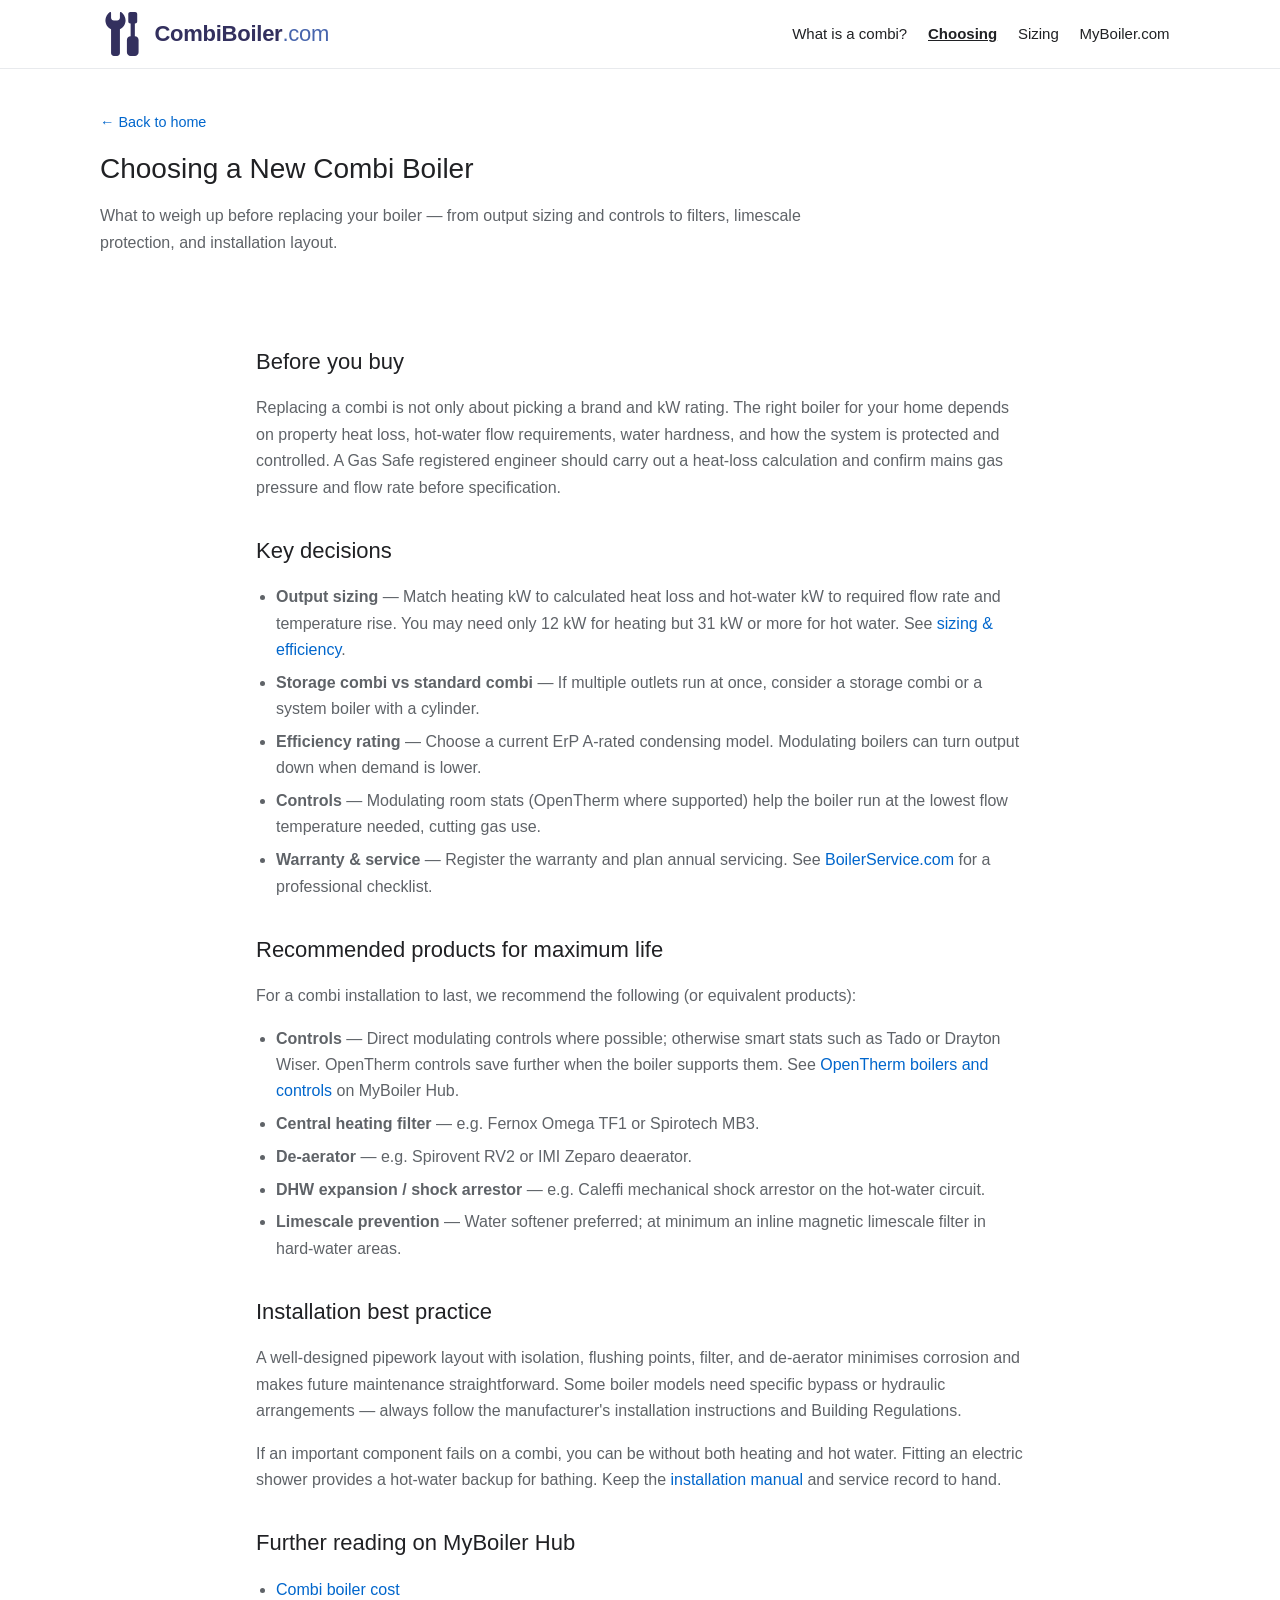
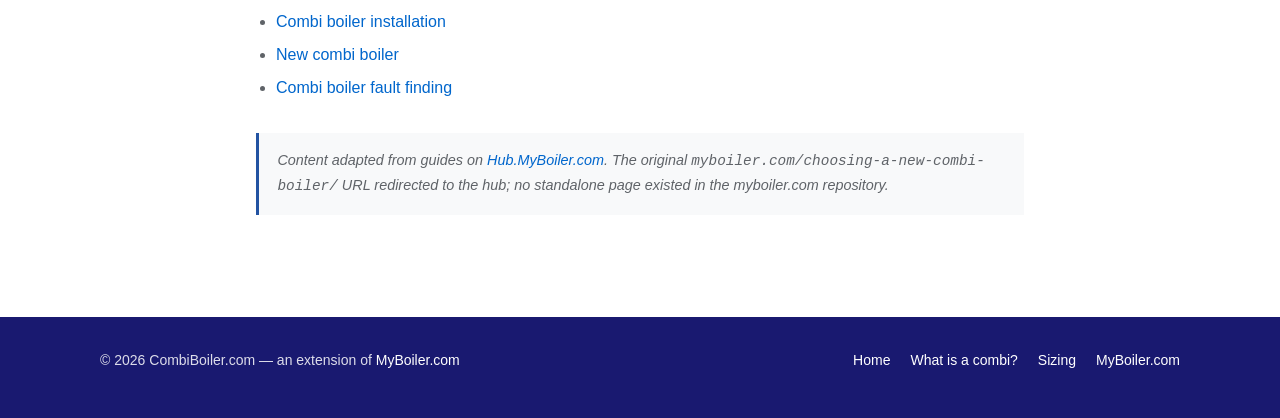
==== choosing-a-combi-boiler.html @ a25d3b08 "Initial CombiBoiler.com static site for GitHub Pages Co-authored-by: Cursor <cursoragent@cursor.com>" ====
<!DOCTYPE html>
<html lang="en-GB">
<head>
  <meta charset="UTF-8">
  <meta name="viewport" content="width=device-width, initial-scale=1.0">
  <meta name="description" content="How to choose a new combi boiler: sizing, controls, system protection, installation best practice, and recommended products for maximum life.">
  <title>Choosing a New Combi Boiler — CombiBoiler.com</title>
  <link rel="stylesheet" href="styles.css">
  <link rel="icon" href="favicon.svg" type="image/svg+xml">
</head>
<body>
  <header class="site-header">
    <nav class="navbar" aria-label="Main">
      <a href="index.html" class="navbar-brand">
        <img src="img/logo-mark.svg" class="logo-mark navbar-logo" width="44" height="44" alt="">
        <span class="navbar-title">CombiBoiler<span class="logo-tld">.com</span></span>
      </a>
      <div class="navbar-actions">
        <button class="navbar-toggle" type="button" onclick="toggleMenu()" aria-label="Open menu" aria-expanded="false" aria-controls="navbar-menu">
          <span class="navbar-toggle-icon" aria-hidden="true"><span class="navbar-toggle-bar"></span></span>
        </button>
        <ul id="navbar-menu" class="navbar-menu">
          <li><a href="what-is-a-combi-boiler.html">What is a combi?</a></li>
          <li><a href="choosing-a-combi-boiler.html" aria-current="page">Choosing</a></li>
          <li><a href="sizing-and-efficiency.html">Sizing</a></li>
          <li><a href="https://myboiler.com" rel="noopener">MyBoiler.com</a></li>
        </ul>
      </div>
    </nav>
  </header>

  <main>
    <section class="page-hero">
      <div class="container">
        <a class="back-link" href="index.html">&larr; Back to home</a>
        <h1>Choosing a New Combi Boiler</h1>
        <p class="page-intro">What to weigh up before replacing your boiler — from output sizing and controls to filters, limescale protection, and installation layout.</p>
      </div>
    </section>

    <section class="page-content">
      <div class="container prose prose-wide">
        <h2>Before you buy</h2>
        <p>Replacing a combi is not only about picking a brand and kW rating. The right boiler for your home depends on property heat loss, hot-water flow requirements, water hardness, and how the system is protected and controlled. A Gas Safe registered engineer should carry out a heat-loss calculation and confirm mains gas pressure and flow rate before specification.</p>

        <h2>Key decisions</h2>
        <ul>
          <li><strong>Output sizing</strong> — Match heating kW to calculated heat loss and hot-water kW to required flow rate and temperature rise. You may need only 12&nbsp;kW for heating but 31&nbsp;kW or more for hot water. See <a href="sizing-and-efficiency.html">sizing &amp; efficiency</a>.</li>
          <li><strong>Storage combi vs standard combi</strong> — If multiple outlets run at once, consider a storage combi or a system boiler with a cylinder.</li>
          <li><strong>Efficiency rating</strong> — Choose a current ErP A-rated condensing model. Modulating boilers can turn output down when demand is lower.</li>
          <li><strong>Controls</strong> — Modulating room stats (OpenTherm where supported) help the boiler run at the lowest flow temperature needed, cutting gas use.</li>
          <li><strong>Warranty &amp; service</strong> — Register the warranty and plan annual servicing. See <a href="https://boilerservice.com">BoilerService.com</a> for a professional checklist.</li>
        </ul>

        <h2>Recommended products for maximum life</h2>
        <p>For a combi installation to last, we recommend the following (or equivalent products):</p>
        <ul>
          <li><strong>Controls</strong> — Direct modulating controls where possible; otherwise smart stats such as Tado or Drayton Wiser. OpenTherm controls save further when the boiler supports them. See <a href="https://hub.myboiler.com/opentherm/opentherm-boilers-and-controls/">OpenTherm boilers and controls</a> on MyBoiler Hub.</li>
          <li><strong>Central heating filter</strong> — e.g. Fernox Omega TF1 or Spirotech MB3.</li>
          <li><strong>De-aerator</strong> — e.g. Spirovent RV2 or IMI Zeparo deaerator.</li>
          <li><strong>DHW expansion / shock arrestor</strong> — e.g. Caleffi mechanical shock arrestor on the hot-water circuit.</li>
          <li><strong>Limescale prevention</strong> — Water softener preferred; at minimum an inline magnetic limescale filter in hard-water areas.</li>
        </ul>

        <h2>Installation best practice</h2>
        <p>A well-designed pipework layout with isolation, flushing points, filter, and de-aerator minimises corrosion and makes future maintenance straightforward. Some boiler models need specific bypass or hydraulic arrangements — always follow the manufacturer's installation instructions and Building Regulations.</p>
        <p>If an important component fails on a combi, you can be without both heating and hot water. Fitting an electric shower provides a hot-water backup for bathing. Keep the <a href="https://boilermanuals.com">installation manual</a> and service record to hand.</p>

        <h2>Further reading on MyBoiler Hub</h2>
        <ul>
          <li><a href="https://hub.myboiler.com/combi-boiler/combi-boiler-cost/">Combi boiler cost</a></li>
          <li><a href="https://hub.myboiler.com/combi-boiler/combi-boiler-installation/">Combi boiler installation</a></li>
          <li><a href="https://hub.myboiler.com/combi-boiler/new-combi-boiler/">New combi boiler</a></li>
          <li><a href="https://hub.myboiler.com/combi-boiler/combi-boiler-fault-finding/">Combi boiler fault finding</a></li>
        </ul>

        <p class="disclaimer">Content adapted from guides on <a href="https://hub.myboiler.com/combi-boiler/">Hub.MyBoiler.com</a>. The original <code>myboiler.com/choosing-a-new-combi-boiler/</code> URL redirected to the hub; no standalone page existed in the myboiler.com repository.</p>
      </div>
    </section>
  </main>

  <footer class="site-footer">
    <div class="container footer-inner">
      <p>&copy; <span id="year"></span> CombiBoiler.com — an extension of <a href="https://myboiler.com" rel="noopener">MyBoiler.com</a></p>
      <nav aria-label="Footer">
        <a href="index.html">Home</a>
        <a href="what-is-a-combi-boiler.html">What is a combi?</a>
        <a href="sizing-and-efficiency.html">Sizing</a>
        <a href="https://myboiler.com" rel="noopener">MyBoiler.com</a>
      </nav>
    </div>
  </footer>

  <script src="js/navbar.js"></script>
  <script>document.getElementById('year').textContent = new Date().getFullYear();</script>
</body>
</html>
---- styles.css ----
*,
*::before,
*::after {
  box-sizing: border-box;
}

:root {
  --bg: #ffffff;
  --surface: #ffffff;
  --text: #202124;
  --text-muted: #5f6368;
  --border: #e8eaed;
  --border-list: #e4e4e4;
  --link: #0066cc;
  --accent: #2353a2;
  --accent-dark: #1f3f8d;
  --footer-bg: #191970;
  --logo-dark: #33305e;
  --logo-muted: #4765ad;
  --shadow: 0 1px 6px rgba(32, 33, 36, 0.08);
  --radius: 8px;
  --max-width: 1080px;
  --font: Arial, sans-serif;
}

html {
  scroll-behavior: smooth;
}

body {
  margin: 0;
  font-family: var(--font);
  font-size: 1rem;
  line-height: 1.6;
  color: var(--text);
  background: var(--bg);
}

a {
  color: var(--link);
  text-decoration: none;
}

a:hover {
  text-decoration: underline;
}

.container {
  width: min(100% - 2rem, var(--max-width));
  margin-inline: auto;
}

.site-header {
  background: var(--surface);
  border-bottom: 1px solid var(--border);
  position: sticky;
  top: 0;
  z-index: 1000;
}

.navbar {
  display: flex;
  align-items: center;
  gap: 1rem;
  width: min(100% - 2rem, var(--max-width));
  margin-inline: auto;
  padding: 0.75rem 0;
  position: relative;
}

.navbar-brand {
  display: inline-flex;
  align-items: center;
  gap: 0.65rem;
  min-width: 0;
  flex: 0 1 auto;
  text-decoration: none;
  color: var(--logo-dark);
  font-weight: 600;
  font-size: 1.375rem;
  letter-spacing: -0.25px;
}

.navbar-brand:hover {
  text-decoration: none;
  color: var(--logo-dark);
}

.logo-mark,
.navbar-logo {
  display: block;
  width: 2.75rem;
  height: 2.75rem;
  flex-shrink: 0;
}

.logo-tld {
  font-weight: 400;
  color: var(--logo-muted);
}

.navbar-title {
  white-space: nowrap;
  overflow: hidden;
  text-overflow: ellipsis;
}

.navbar-actions {
  display: flex;
  align-items: center;
  flex-shrink: 0;
  margin-left: auto;
}

.navbar-toggle {
  display: none;
  align-items: center;
  justify-content: center;
  width: 2.75rem;
  height: 2.75rem;
  padding: 0;
  border: none;
  background: none;
  color: var(--text);
  cursor: pointer;
}

.navbar-toggle-icon {
  position: relative;
  display: block;
  width: 1.25rem;
  height: 1rem;
}

.navbar-toggle-icon::before,
.navbar-toggle-icon::after,
.navbar-toggle-bar {
  position: absolute;
  left: 0;
  width: 100%;
  height: 2px;
  background: currentColor;
  border-radius: 1px;
  transition: transform 0.2s ease, top 0.2s ease, opacity 0.2s ease;
}

.navbar-toggle-bar {
  top: 50%;
  transform: translateY(-50%);
}

.navbar-toggle-icon::before {
  content: "";
  top: 0;
}

.navbar-toggle-icon::after {
  content: "";
  bottom: 0;
}

.navbar-toggle.is-open .navbar-toggle-bar {
  opacity: 0;
}

.navbar-toggle.is-open .navbar-toggle-icon::before {
  top: 50%;
  transform: translateY(-50%) rotate(45deg);
}

.navbar-toggle.is-open .navbar-toggle-icon::after {
  bottom: auto;
  top: 50%;
  transform: translateY(-50%) rotate(-45deg);
}

.navbar-menu {
  display: flex;
  align-items: center;
  list-style: none;
  margin: 0;
  padding: 0;
}

.navbar-menu li {
  display: flex;
  align-items: center;
  margin: 0 0.65rem;
}

.navbar-menu a {
  display: inline-flex;
  align-items: center;
  min-height: 2.75rem;
  color: var(--text);
  text-decoration: none;
  font-size: 0.9375rem;
  font-weight: 500;
  line-height: 1.2;
}

.navbar-menu a:hover,
.navbar-menu a[aria-current="page"] {
  text-decoration: underline;
  font-weight: 600;
}

@media screen and (max-width: 768px) {
  .navbar {
    padding: 0.65rem 0;
  }

  .navbar-brand {
    gap: 0.65rem;
    max-width: calc(100% - 3.5rem);
  }

  .navbar-title,
  .navbar-brand {
    font-size: 1.125rem;
  }

  .navbar-toggle {
    display: inline-flex;
  }

  .navbar-menu {
    display: none;
    flex-direction: column;
    position: absolute;
    top: 100%;
    left: 0;
    right: 0;
    width: 100%;
    margin: 0;
    background: var(--surface);
    padding: 1rem 1.25rem 1.25rem;
    border-bottom: 1px solid var(--border);
    box-shadow: 0 8px 20px rgba(32, 33, 36, 0.08);
  }

  .navbar-menu.active {
    display: flex;
  }

  .navbar-menu li {
    margin: 0.65rem 0;
    width: 100%;
    justify-content: center;
  }

  .navbar-menu a {
    justify-content: center;
    width: 100%;
    min-height: 2.75rem;
  }
}

.hero {
  padding: 3rem 0 1.5rem;
  background: #f1f3f4;
  text-align: center;
}

.hero .container {
  max-width: 40rem;
}

.hero h1 {
  margin: 0 auto 1rem;
  font-size: clamp(1.75rem, 4vw, 2.25rem);
  font-weight: 400;
  line-height: 1.2;
  color: var(--text);
  max-width: 28ch;
}

.lead {
  margin: 0 auto;
  font-size: 1rem;
  color: var(--text-muted);
  max-width: 52ch;
  line-height: 1.65;
}

section {
  padding-block: 2.5rem;
}

h2 {
  margin: 0 0 1rem;
  font-size: 1.375rem;
  font-weight: 400;
  color: var(--text);
}

.section-intro {
  margin: -0.25rem 0 1.25rem;
  color: var(--text-muted);
  line-height: 1.65;
}

.resources {
  background: #f1f3f4;
  padding-top: 0;
  border-bottom: 1px solid var(--border);
}

.card-grid {
  display: grid;
  grid-template-columns: repeat(auto-fit, minmax(260px, 1fr));
  gap: 1rem;
}

.card {
  display: flex;
  flex-direction: column;
  padding: 1.35rem;
  background: var(--surface);
  border: 1px solid var(--border);
  border-radius: 12px;
  text-decoration: none;
  color: inherit;
  transition: box-shadow 0.15s, border-color 0.15s;
}

.card:hover {
  border-color: #dfe1e5;
  box-shadow: var(--shadow);
  text-decoration: none;
}

.card h3 {
  margin: 0 0 0.5rem;
  font-size: 1.1rem;
  font-weight: 500;
  color: var(--text);
}

.card p {
  margin: 0;
  flex: 1;
  color: var(--text-muted);
  font-size: 0.9375rem;
  line-height: 1.65;
}

.card-link {
  margin-top: 1rem;
  font-weight: 500;
  font-size: 0.9375rem;
  color: var(--link);
}

.card:hover .card-link {
  text-decoration: underline;
}

.card-featured {
  border-color: var(--accent);
  box-shadow: 0 1px 6px rgba(35, 83, 162, 0.12);
}

.card-icon {
  width: 64px;
  height: 64px;
  border-radius: 8px;
  object-fit: cover;
  margin-bottom: 0.75rem;
}

.topics {
  background: var(--bg);
}

.topic-list {
  list-style: none;
  margin: 0;
  padding: 0;
  display: grid;
  grid-template-columns: repeat(auto-fit, minmax(280px, 1fr));
  gap: 0;
}

.topic-list li {
  padding: 10px;
  background: var(--surface);
  border: 1px solid var(--border-list);
  border-radius: 4px;
}

.topic-list strong {
  display: block;
  margin-bottom: 0.25rem;
  color: var(--text);
  font-weight: 500;
}

.topic-list strong a {
  color: var(--link);
  text-decoration: none;
}

.topic-list strong a:hover {
  text-decoration: underline;
}

.topic-list span {
  font-size: 0.9rem;
  color: var(--text-muted);
  line-height: 1.65;
}

.brands {
  background: #f1f3f4;
}

.brand-grid {
  display: flex;
  flex-wrap: wrap;
  gap: 0;
}

.brand-grid a {
  padding: 10px;
  background: var(--surface);
  border: 1px solid var(--border-list);
  border-radius: 4px;
  text-decoration: none;
  font-size: 0.95rem;
  color: var(--link);
  min-width: calc(20% - 1px);
  flex: 1 1 140px;
  transition: background 0.15s;
}

.brand-grid a:hover {
  background: #f8f9fa;
  text-decoration: underline;
}

.cta {
  padding-bottom: 3.5rem;
}

.cta-inner {
  display: flex;
  flex-wrap: wrap;
  align-items: center;
  justify-content: space-between;
  gap: 1.5rem;
}

.cta-inner h2 {
  margin-bottom: 0.5rem;
  font-weight: 500;
}

.cta-inner p {
  margin: 0;
  color: var(--text-muted);
  max-width: 42ch;
  line-height: 1.65;
}

.cta-actions {
  display: flex;
  flex-wrap: wrap;
  gap: 0.75rem;
}

.btn {
  display: inline-block;
  padding: 0.65rem 1.25rem;
  border-radius: 999px;
  font-weight: 700;
  font-size: 0.95rem;
  text-decoration: none;
  transition: background 0.15s, color 0.15s;
  letter-spacing: 0.3px;
}

.btn-primary {
  background: var(--accent);
  color: #fff;
}

.btn-primary:hover {
  background: var(--accent-dark);
  color: #fff;
  text-decoration: none;
}

.btn-secondary {
  background: transparent;
  color: var(--accent);
  border: 1px solid var(--border);
}

.btn-secondary:hover {
  border-color: var(--accent);
  color: var(--accent-dark);
  text-decoration: none;
}

.page-hero {
  padding: 2.5rem 0 1rem;
}

.page-hero h1 {
  margin: 0.75rem 0 0;
  font-size: clamp(1.6rem, 3vw, 1.75rem);
  font-weight: 400;
  color: var(--text);
}

.back-link {
  font-size: 0.9rem;
  color: var(--link);
}

.page-content {
  padding-bottom: 3.5rem;
}

.prose {
  max-width: 62ch;
}

.prose p,
.prose ul,
.prose ol {
  color: var(--text-muted);
  line-height: 1.65;
}

.prose h2 {
  margin-top: 2rem;
  color: var(--text);
  font-weight: 400;
}

.prose h3 {
  margin-top: 1.5rem;
  font-size: 1.1rem;
  font-weight: 500;
  color: var(--text);
}

.prose ul,
.prose ol {
  padding-left: 1.25rem;
}

.prose li {
  margin-bottom: 0.4rem;
}

.prose a {
  color: var(--link);
}

.prose-wide {
  max-width: 48rem;
}

.page-intro {
  margin: 0.75rem 0 0;
  color: var(--text-muted);
  line-height: 1.65;
  max-width: 48rem;
}

.prose img {
  max-width: 100%;
  height: auto;
  border-radius: var(--radius);
  margin: 1rem 0;
}

.disclaimer {
  margin-top: 2rem;
  padding: 1rem 1.15rem;
  border-left: 3px solid var(--accent);
  background: #f8f9fa;
  font-size: 0.9rem;
  font-style: italic;
  color: var(--text-muted);
}

.site-footer {
  margin-top: 2rem;
  padding: 2rem 0 3rem;
  background: var(--footer-bg);
  font-size: 0.875rem;
  color: rgba(255, 255, 255, 0.85);
  line-height: 1.65;
}

.footer-inner {
  display: flex;
  flex-wrap: wrap;
  align-items: center;
  justify-content: space-between;
  gap: 1rem;
}

.footer-inner p {
  margin: 0;
}

.site-footer a {
  color: #fff;
}

.site-footer nav {
  display: flex;
  flex-wrap: wrap;
  gap: 1.25rem;
}

.site-footer nav a {
  color: #fff;
  text-decoration: none;
}

.site-footer nav a:hover {
  text-decoration: underline;
}

@media screen and (max-width: 768px) {
  .brand-grid a {
    min-width: calc(50% - 1px);
    flex: 1 1 45%;
  }

  .topic-list li + li {
    margin-top: -1px;
  }
}
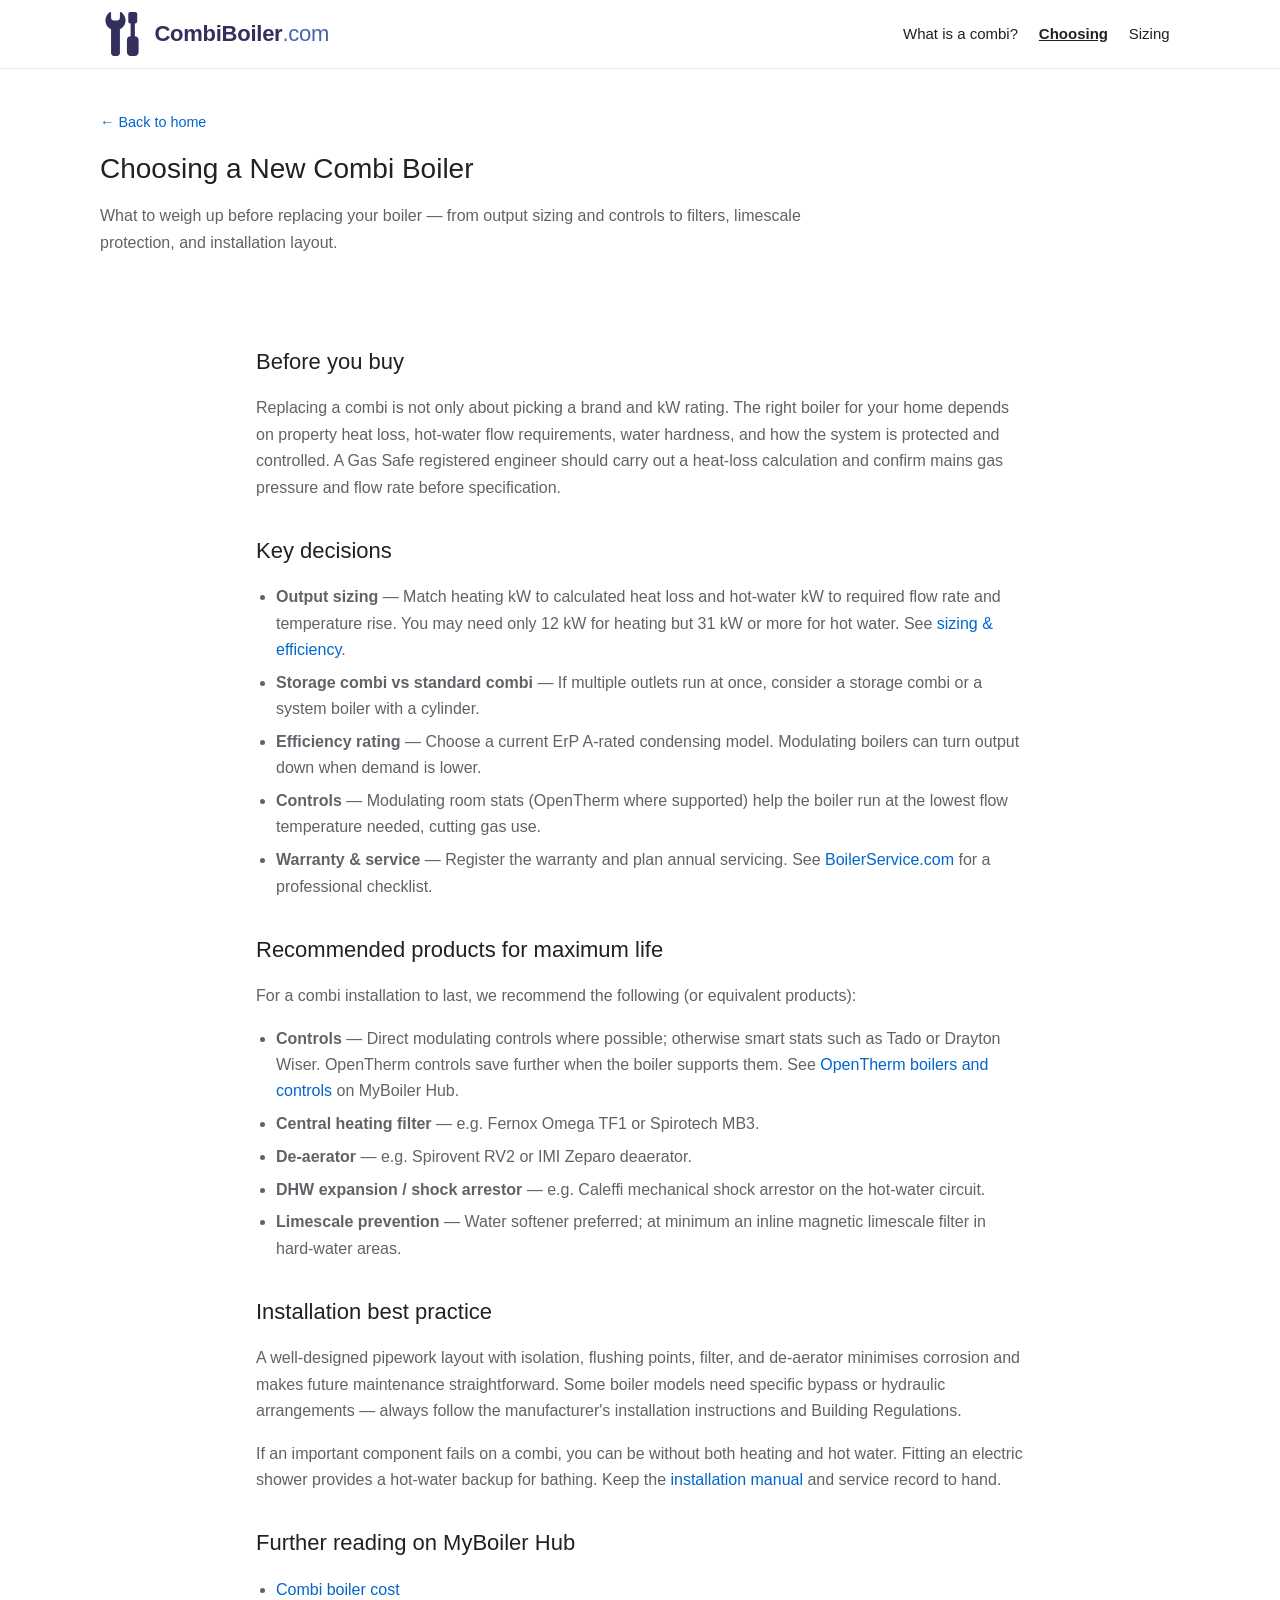
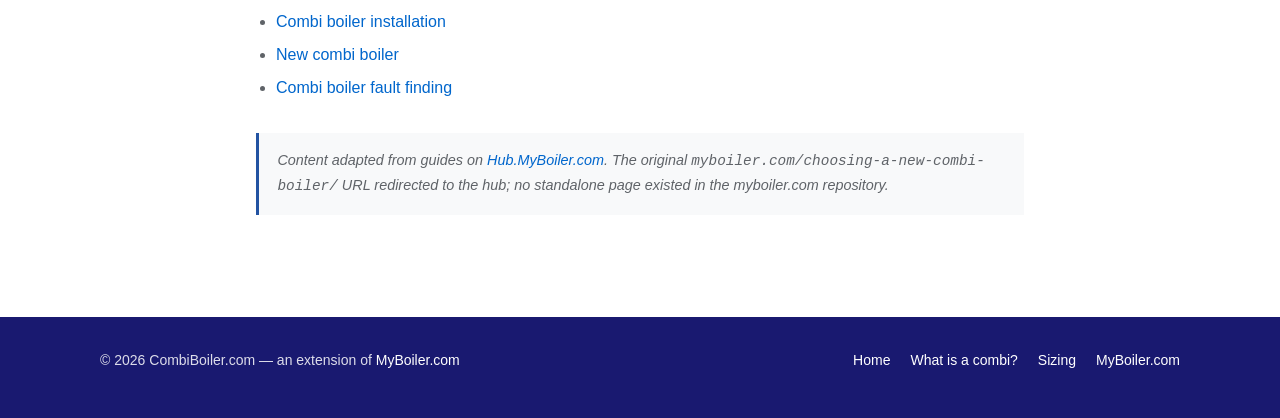
==== commit 5c9778cb: "remove myboiler.com link from navbar" ====
--- a/choosing-a-combi-boiler.html
+++ b/choosing-a-combi-boiler.html
@@ -23,7 +23,6 @@
           <li><a href="what-is-a-combi-boiler.html">What is a combi?</a></li>
           <li><a href="choosing-a-combi-boiler.html" aria-current="page">Choosing</a></li>
           <li><a href="sizing-and-efficiency.html">Sizing</a></li>
-          <li><a href="https://myboiler.com" rel="noopener">MyBoiler.com</a></li>
         </ul>
       </div>
     </nav>
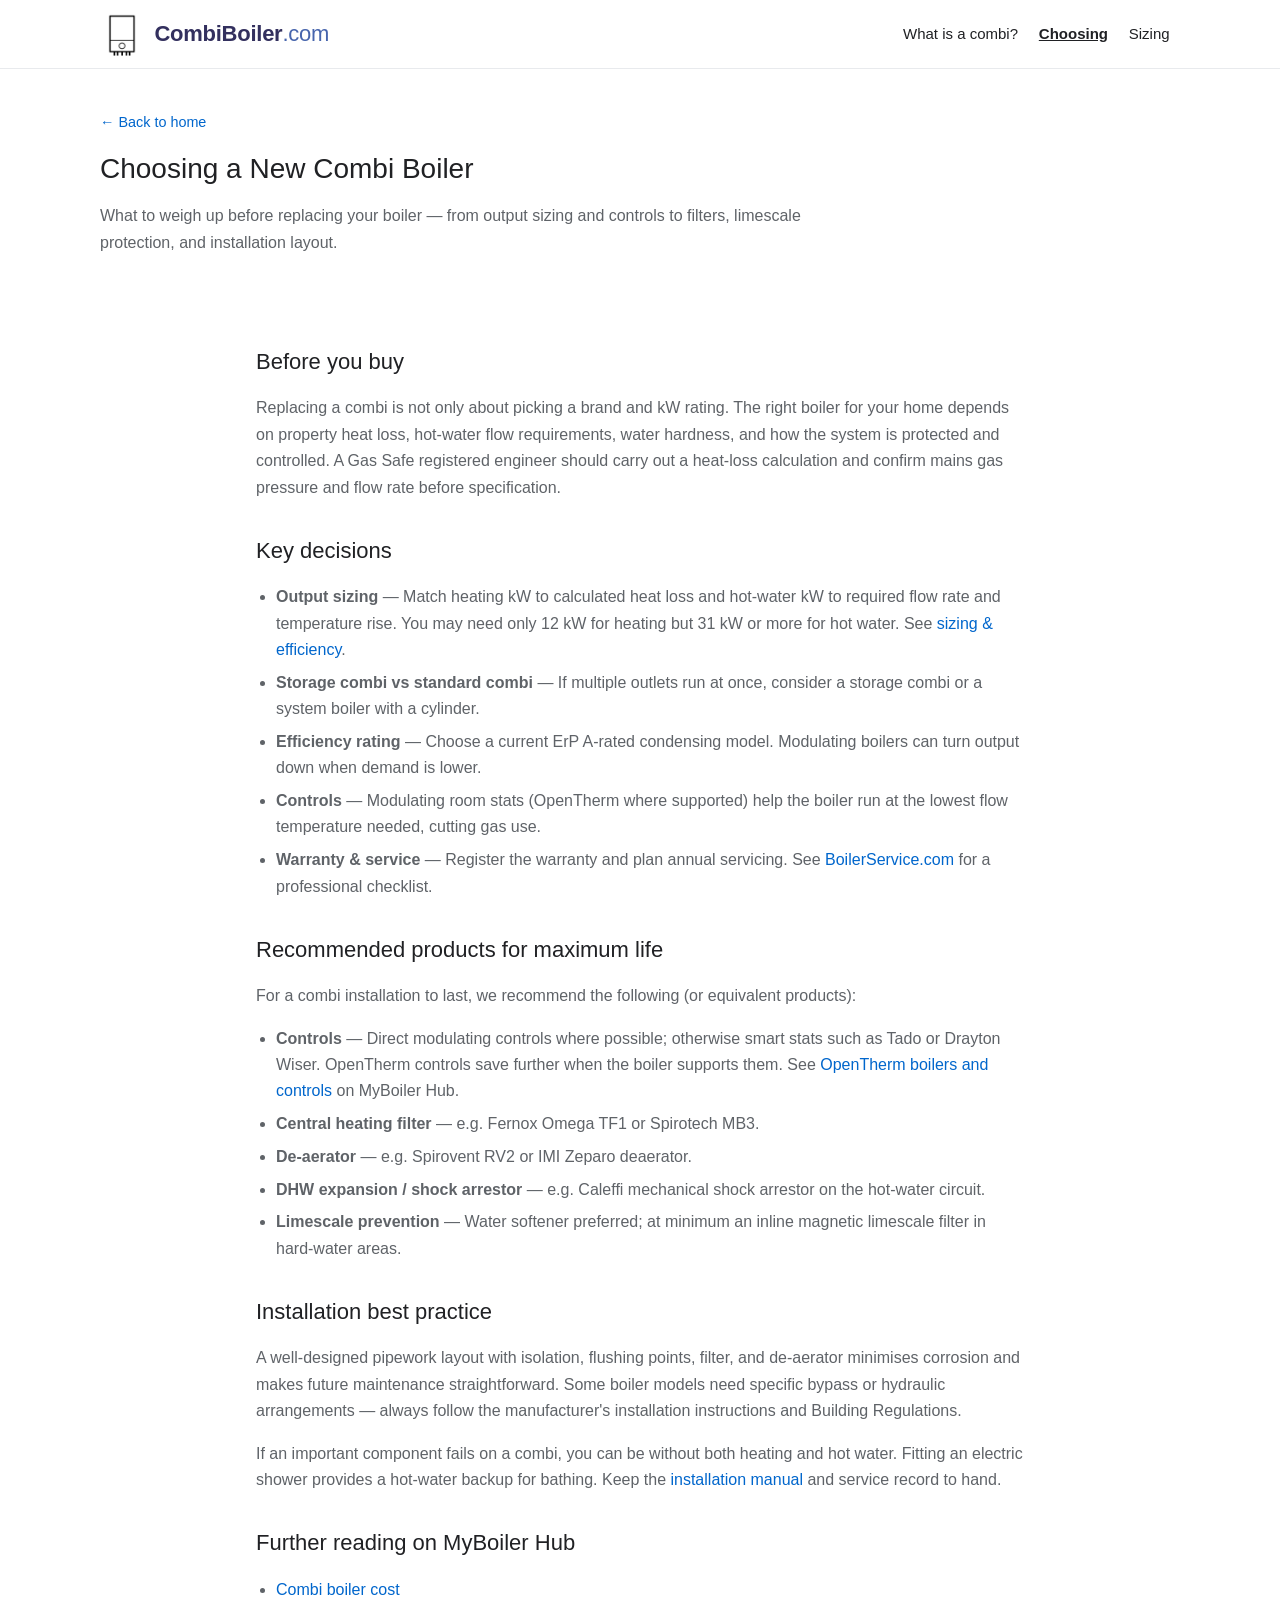
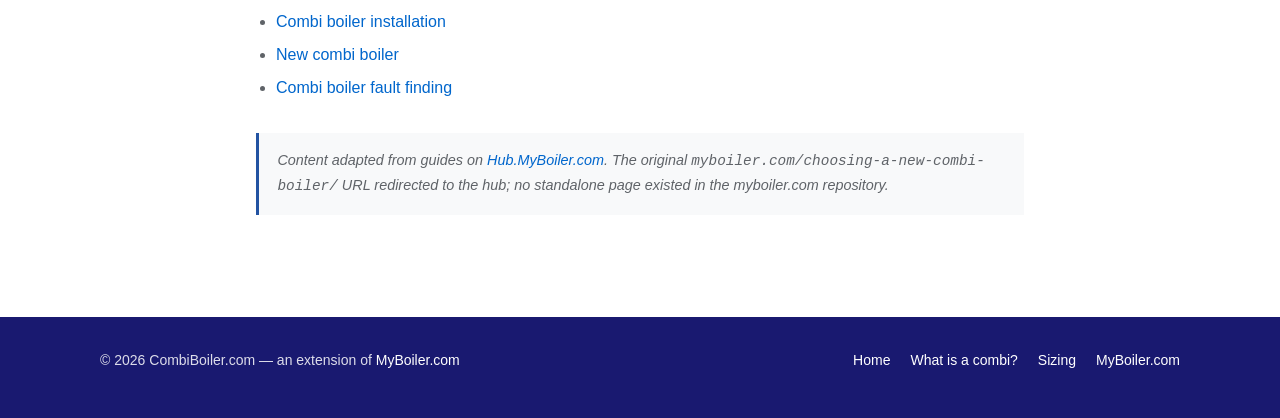
==== commit 0405423d: "use new combiboiler logo" ====
--- a/choosing-a-combi-boiler.html
+++ b/choosing-a-combi-boiler.html
@@ -6,13 +6,15 @@
   <meta name="description" content="How to choose a new combi boiler: sizing, controls, system protection, installation best practice, and recommended products for maximum life.">
   <title>Choosing a New Combi Boiler — CombiBoiler.com</title>
   <link rel="stylesheet" href="styles.css">
-  <link rel="icon" href="favicon.svg" type="image/svg+xml">
+  <link rel="icon" href="favicon.png" type="image/png" sizes="32x32">
+  <link rel="icon" href="favicon-48.png" type="image/png" sizes="48x48">
+  <link rel="apple-touch-icon" href="apple-touch-icon.png" sizes="180x180">
 </head>
 <body>
   <header class="site-header">
     <nav class="navbar" aria-label="Main">
       <a href="index.html" class="navbar-brand">
-        <img src="img/logo-mark.svg" class="logo-mark navbar-logo" width="44" height="44" alt="">
+        <img src="img/combiboiler.jpg" class="logo-mark navbar-logo" width="44" height="44" alt="">
         <span class="navbar-title">CombiBoiler<span class="logo-tld">.com</span></span>
       </a>
       <div class="navbar-actions">
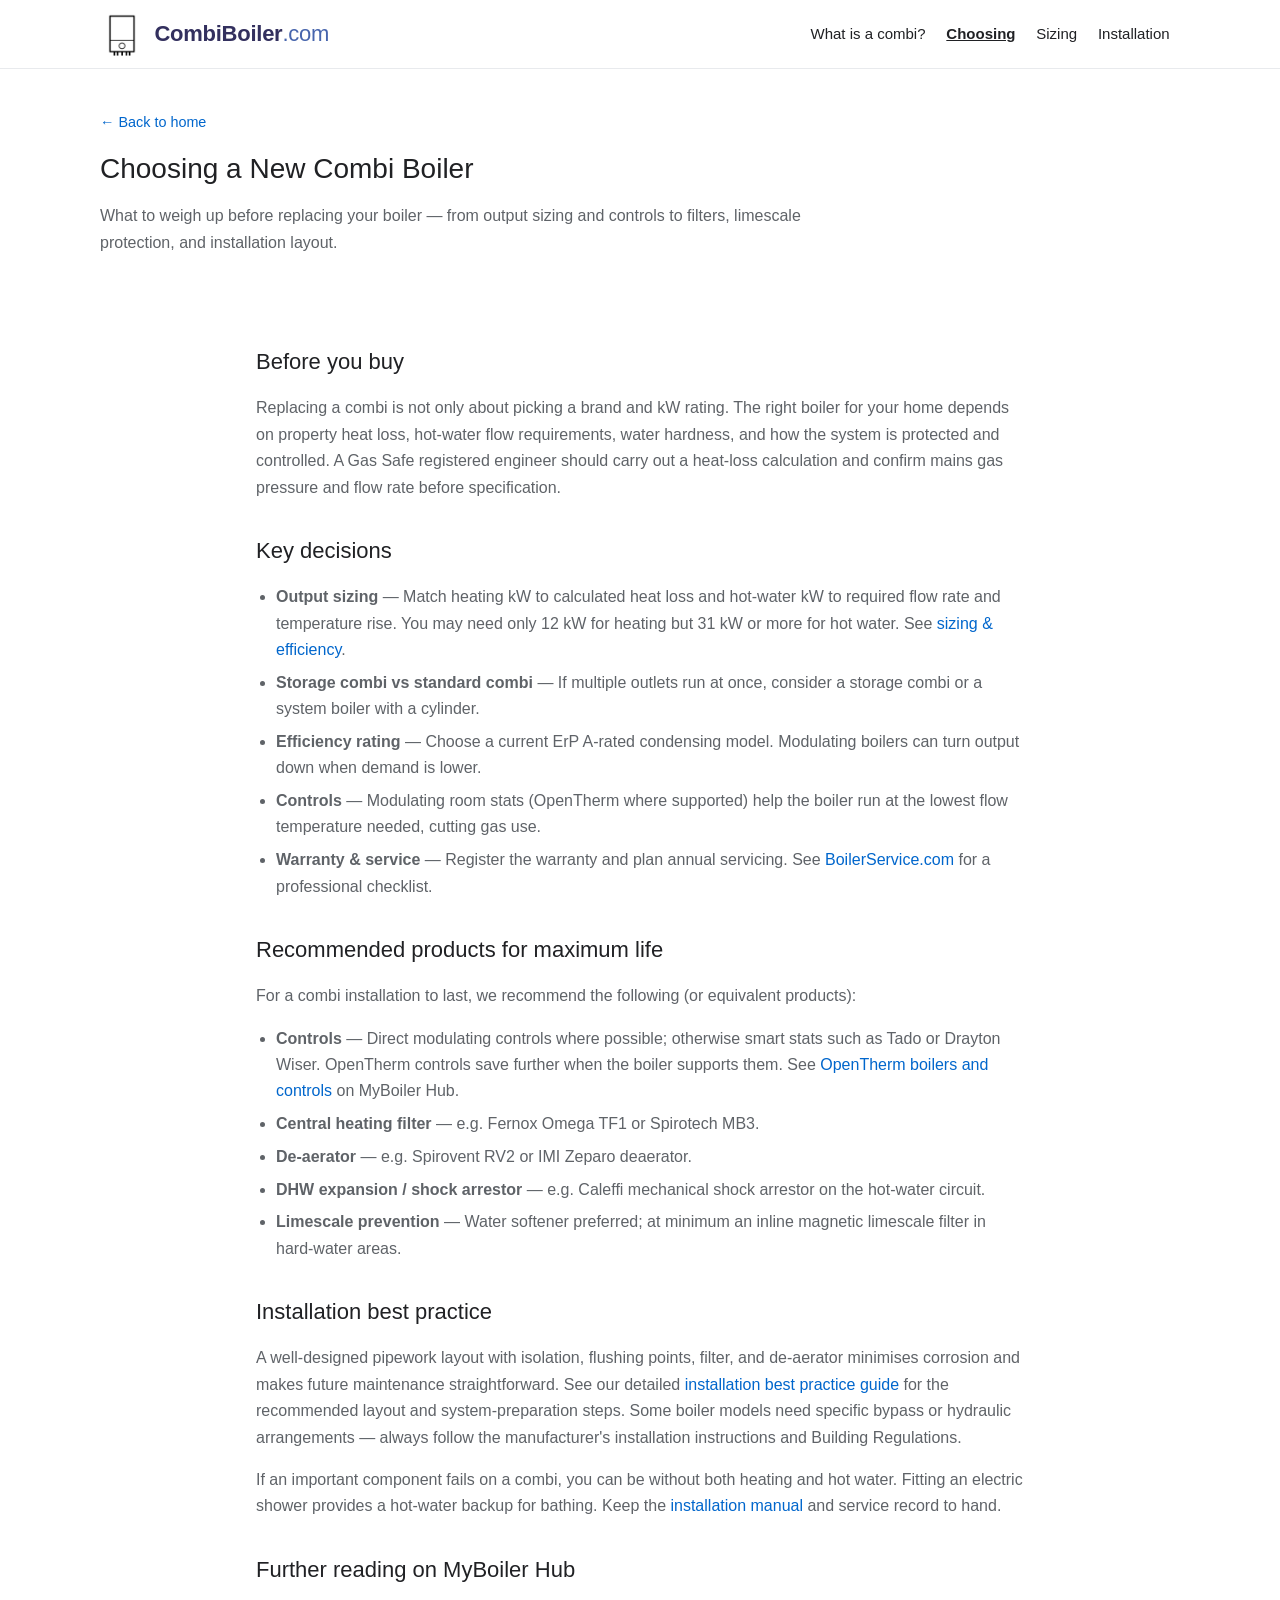
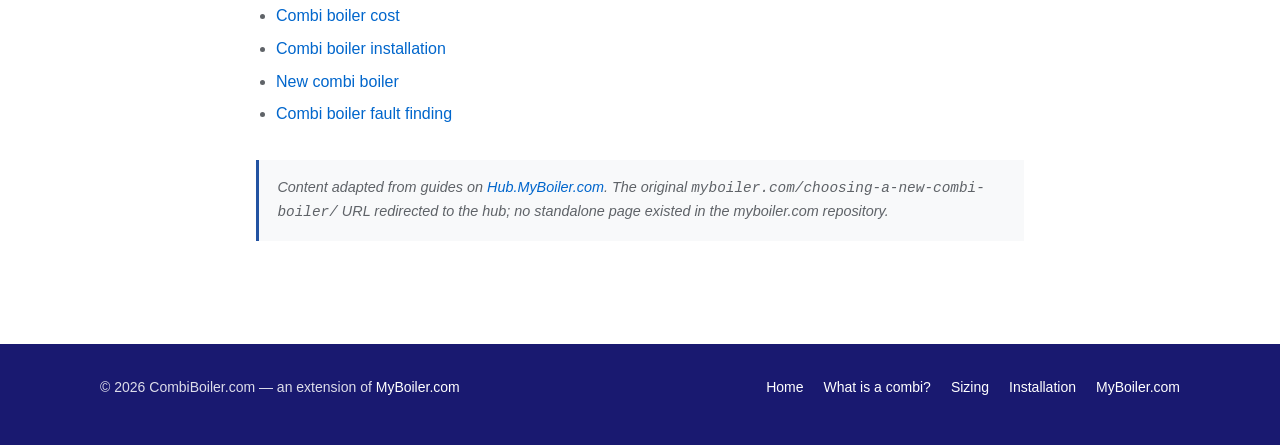
==== commit 56795f64: "add combiboiler installation best practice page" ====
--- a/choosing-a-combi-boiler.html
+++ b/choosing-a-combi-boiler.html
@@ -25,6 +25,7 @@
           <li><a href="what-is-a-combi-boiler.html">What is a combi?</a></li>
           <li><a href="choosing-a-combi-boiler.html" aria-current="page">Choosing</a></li>
           <li><a href="sizing-and-efficiency.html">Sizing</a></li>
+          <li><a href="combi-boiler-installation-best-practice.html">Installation</a></li>
         </ul>
       </div>
     </nav>
@@ -64,7 +65,7 @@
         </ul>
 
         <h2>Installation best practice</h2>
-        <p>A well-designed pipework layout with isolation, flushing points, filter, and de-aerator minimises corrosion and makes future maintenance straightforward. Some boiler models need specific bypass or hydraulic arrangements — always follow the manufacturer's installation instructions and Building Regulations.</p>
+        <p>A well-designed pipework layout with isolation, flushing points, filter, and de-aerator minimises corrosion and makes future maintenance straightforward. See our detailed <a href="combi-boiler-installation-best-practice.html">installation best practice guide</a> for the recommended layout and system-preparation steps. Some boiler models need specific bypass or hydraulic arrangements — always follow the manufacturer's installation instructions and Building Regulations.</p>
         <p>If an important component fails on a combi, you can be without both heating and hot water. Fitting an electric shower provides a hot-water backup for bathing. Keep the <a href="https://boilermanuals.com">installation manual</a> and service record to hand.</p>
 
         <h2>Further reading on MyBoiler Hub</h2>
@@ -87,6 +88,7 @@
         <a href="index.html">Home</a>
         <a href="what-is-a-combi-boiler.html">What is a combi?</a>
         <a href="sizing-and-efficiency.html">Sizing</a>
+        <a href="combi-boiler-installation-best-practice.html">Installation</a>
         <a href="https://myboiler.com" rel="noopener">MyBoiler.com</a>
       </nav>
     </div>
--- a/styles.css
+++ b/styles.css
@@ -92,6 +92,7 @@
   width: 2.75rem;
   height: 2.75rem;
   flex-shrink: 0;
+  object-fit: contain;
 }
 
 .logo-tld {
@@ -578,6 +579,13 @@
   margin: 1rem 0;
 }
 
+.prose figcaption {
+  margin: -0.5rem 0 1.5rem;
+  font-size: 0.9rem;
+  color: var(--text-muted);
+  text-align: center;
+}
+
 .disclaimer {
   margin-top: 2rem;
   padding: 1rem 1.15rem;
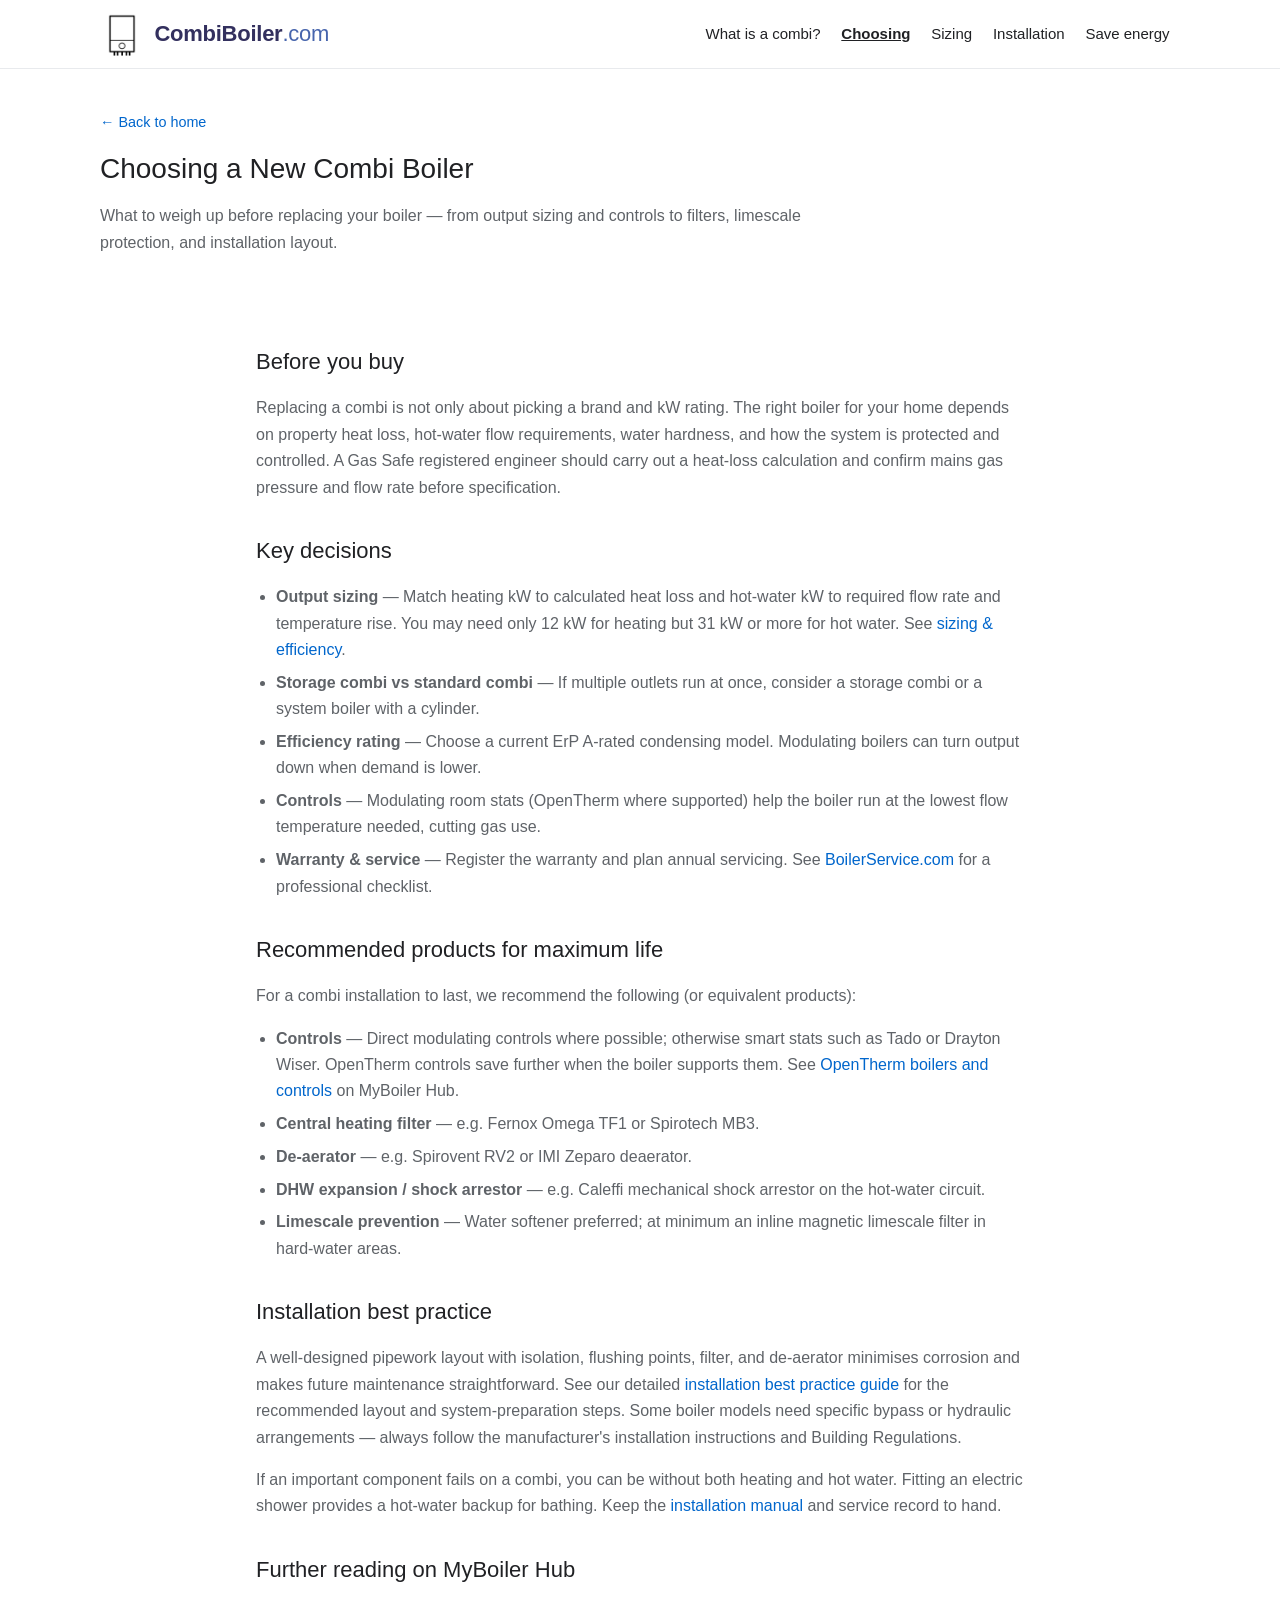
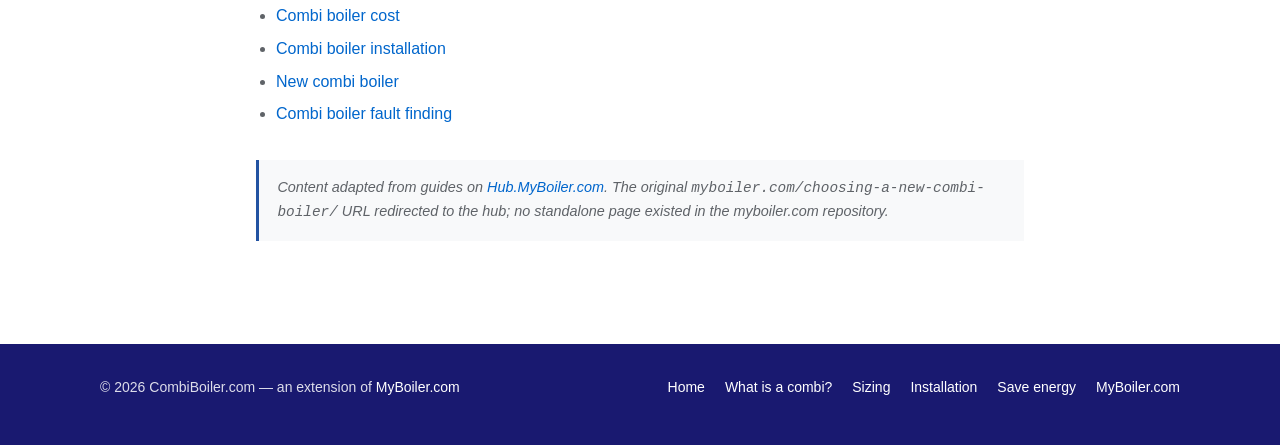
==== commit cced6eff: "add page for reduce combi boiler flow temperature" ====
--- a/choosing-a-combi-boiler.html
+++ b/choosing-a-combi-boiler.html
@@ -26,6 +26,7 @@
           <li><a href="choosing-a-combi-boiler.html" aria-current="page">Choosing</a></li>
           <li><a href="sizing-and-efficiency.html">Sizing</a></li>
           <li><a href="combi-boiler-installation-best-practice.html">Installation</a></li>
+          <li><a href="reduce-combi-flow-temperature.html">Save energy</a></li>
         </ul>
       </div>
     </nav>
@@ -89,6 +90,7 @@
         <a href="what-is-a-combi-boiler.html">What is a combi?</a>
         <a href="sizing-and-efficiency.html">Sizing</a>
         <a href="combi-boiler-installation-best-practice.html">Installation</a>
+        <a href="reduce-combi-flow-temperature.html">Save energy</a>
         <a href="https://myboiler.com" rel="noopener">MyBoiler.com</a>
       </nav>
     </div>
--- a/styles.css
+++ b/styles.css
@@ -586,6 +586,24 @@
   text-align: center;
 }
 
+.video-embed {
+  position: relative;
+  width: 100%;
+  padding-bottom: 56.25%;
+  margin: 1.25rem 0 1.5rem;
+  border-radius: var(--radius);
+  overflow: hidden;
+  background: #000;
+}
+
+.video-embed iframe {
+  position: absolute;
+  inset: 0;
+  width: 100%;
+  height: 100%;
+  border: 0;
+}
+
 .disclaimer {
   margin-top: 2rem;
   padding: 1rem 1.15rem;
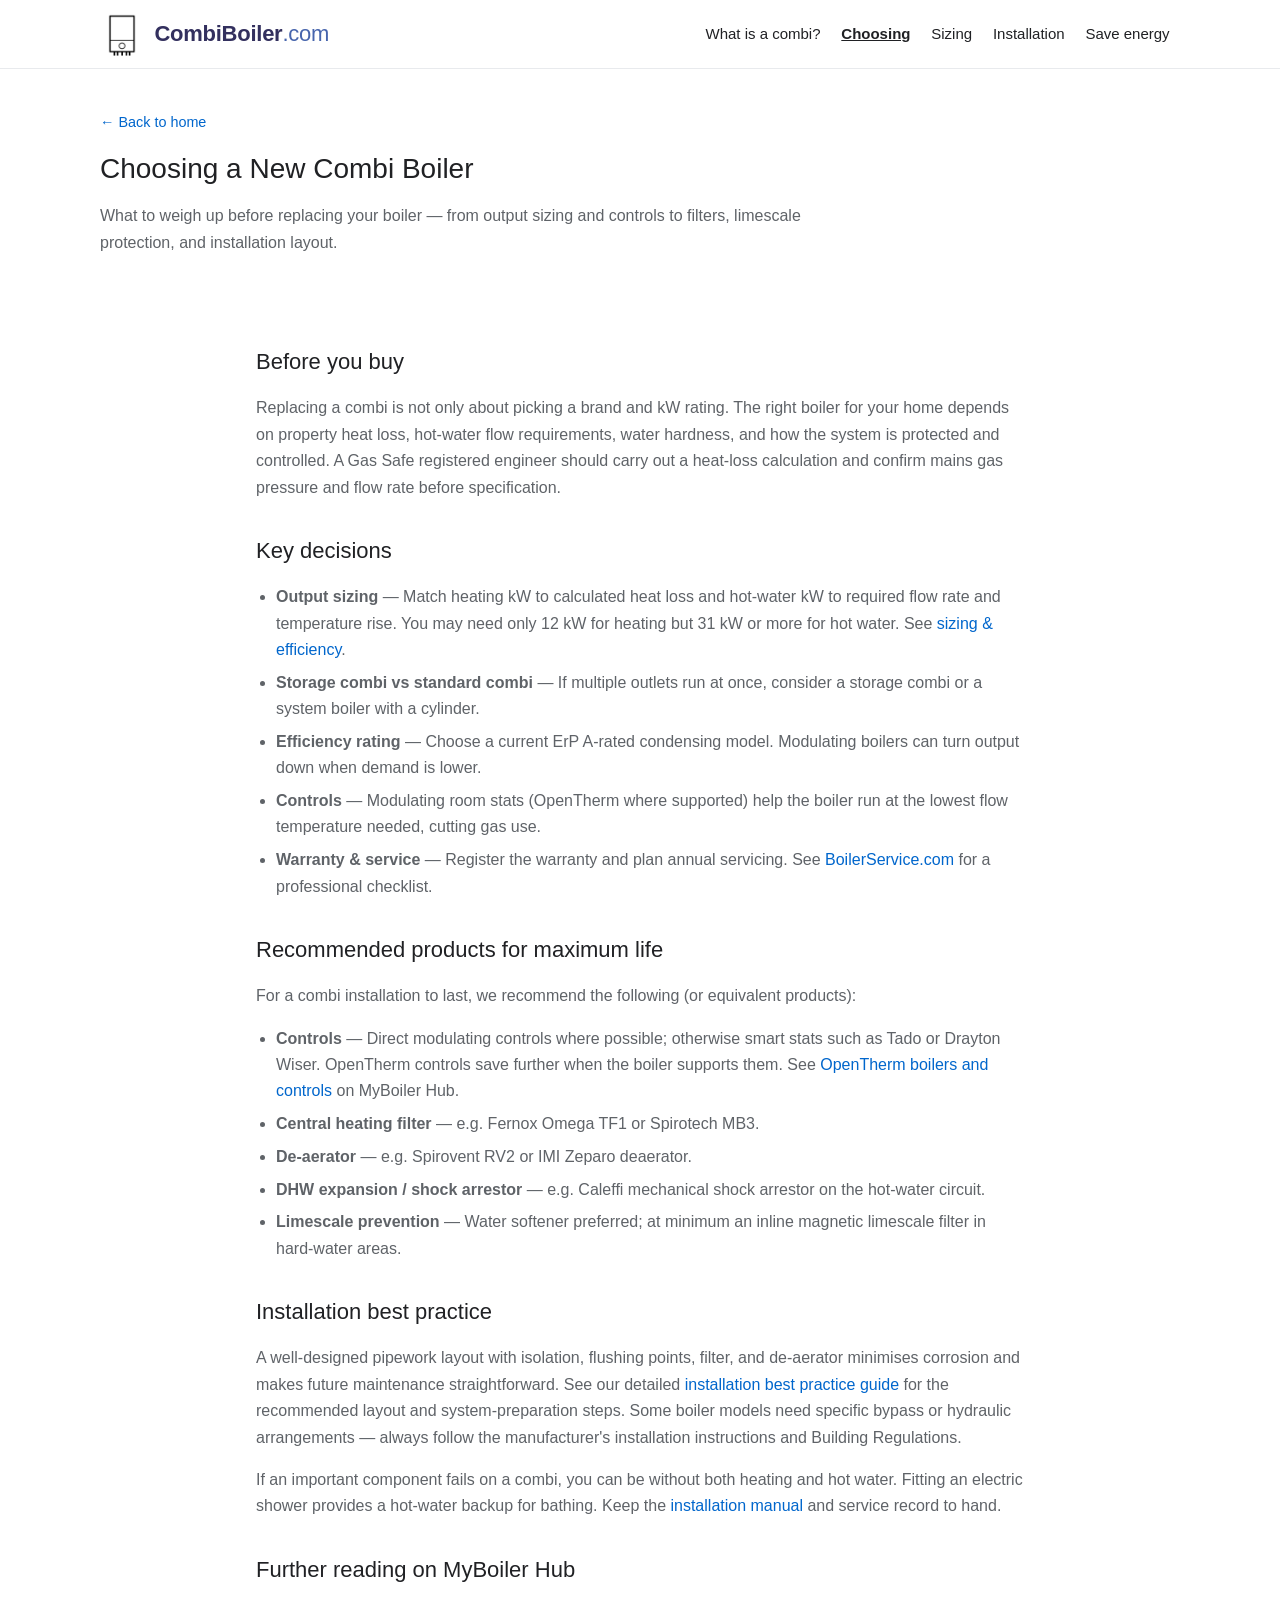
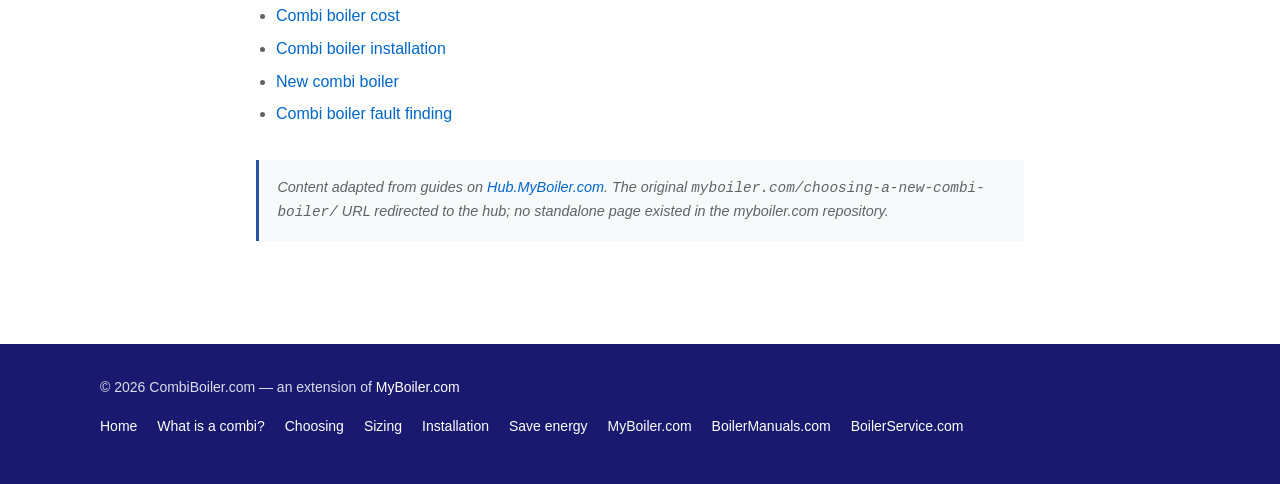
==== commit 09ffa676: "implement templated navbar" ====
--- a/choosing-a-combi-boiler.html
+++ b/choosing-a-combi-boiler.html
@@ -10,27 +10,8 @@
   <link rel="icon" href="favicon-48.png" type="image/png" sizes="48x48">
   <link rel="apple-touch-icon" href="apple-touch-icon.png" sizes="180x180">
 </head>
-<body>
-  <header class="site-header">
-    <nav class="navbar" aria-label="Main">
-      <a href="index.html" class="navbar-brand">
-        <img src="img/combiboiler.jpg" class="logo-mark navbar-logo" width="44" height="44" alt="">
-        <span class="navbar-title">CombiBoiler<span class="logo-tld">.com</span></span>
-      </a>
-      <div class="navbar-actions">
-        <button class="navbar-toggle" type="button" onclick="toggleMenu()" aria-label="Open menu" aria-expanded="false" aria-controls="navbar-menu">
-          <span class="navbar-toggle-icon" aria-hidden="true"><span class="navbar-toggle-bar"></span></span>
-        </button>
-        <ul id="navbar-menu" class="navbar-menu">
-          <li><a href="what-is-a-combi-boiler.html">What is a combi?</a></li>
-          <li><a href="choosing-a-combi-boiler.html" aria-current="page">Choosing</a></li>
-          <li><a href="sizing-and-efficiency.html">Sizing</a></li>
-          <li><a href="combi-boiler-installation-best-practice.html">Installation</a></li>
-          <li><a href="reduce-combi-flow-temperature.html">Save energy</a></li>
-        </ul>
-      </div>
-    </nav>
-  </header>
+<body data-active-nav="choosing">
+  <div id="site-header"></div>
 
   <main>
     <section class="page-hero">
@@ -82,21 +63,8 @@
     </section>
   </main>
 
-  <footer class="site-footer">
-    <div class="container footer-inner">
-      <p>&copy; <span id="year"></span> CombiBoiler.com — an extension of <a href="https://myboiler.com" rel="noopener">MyBoiler.com</a></p>
-      <nav aria-label="Footer">
-        <a href="index.html">Home</a>
-        <a href="what-is-a-combi-boiler.html">What is a combi?</a>
-        <a href="sizing-and-efficiency.html">Sizing</a>
-        <a href="combi-boiler-installation-best-practice.html">Installation</a>
-        <a href="reduce-combi-flow-temperature.html">Save energy</a>
-        <a href="https://myboiler.com" rel="noopener">MyBoiler.com</a>
-      </nav>
-    </div>
-  </footer>
+  <div id="site-footer"></div>
 
-  <script src="js/navbar.js"></script>
-  <script>document.getElementById('year').textContent = new Date().getFullYear();</script>
+  <script src="js/site-chrome.js"></script>
 </body>
 </html>
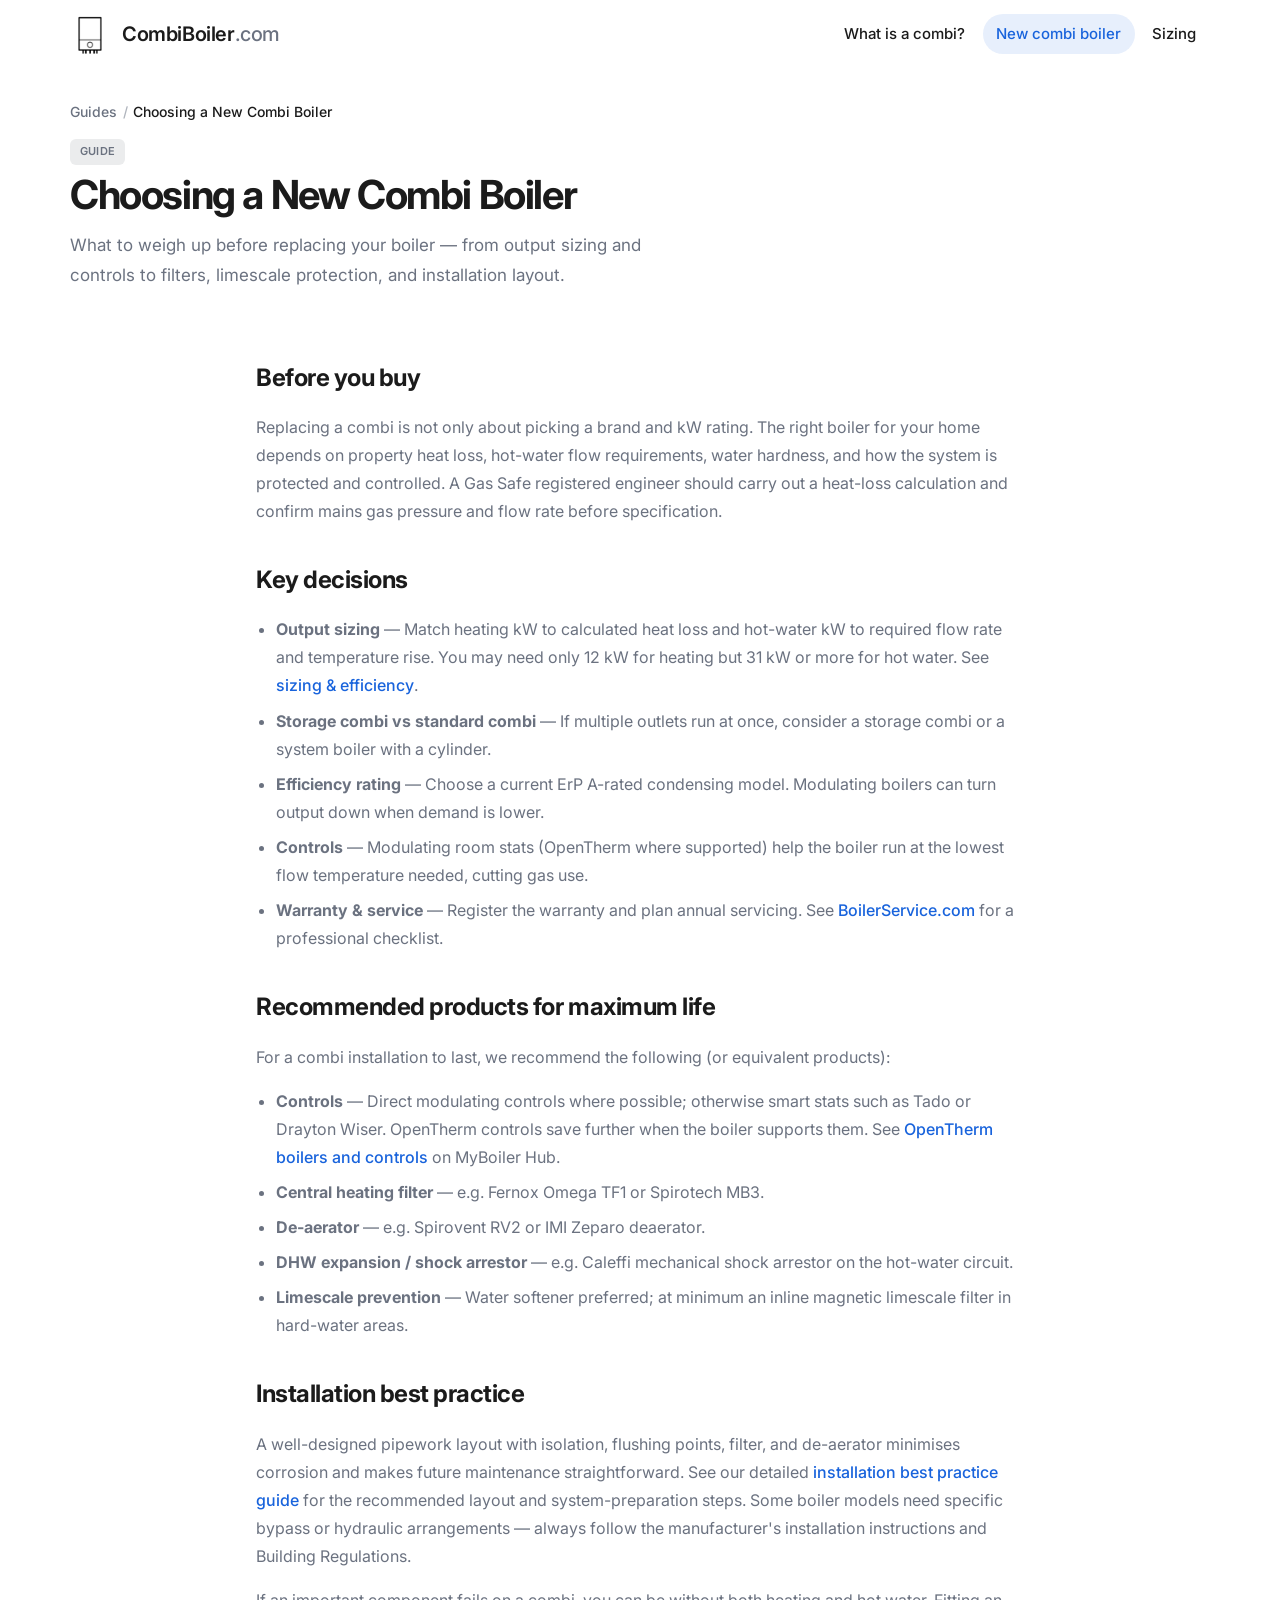
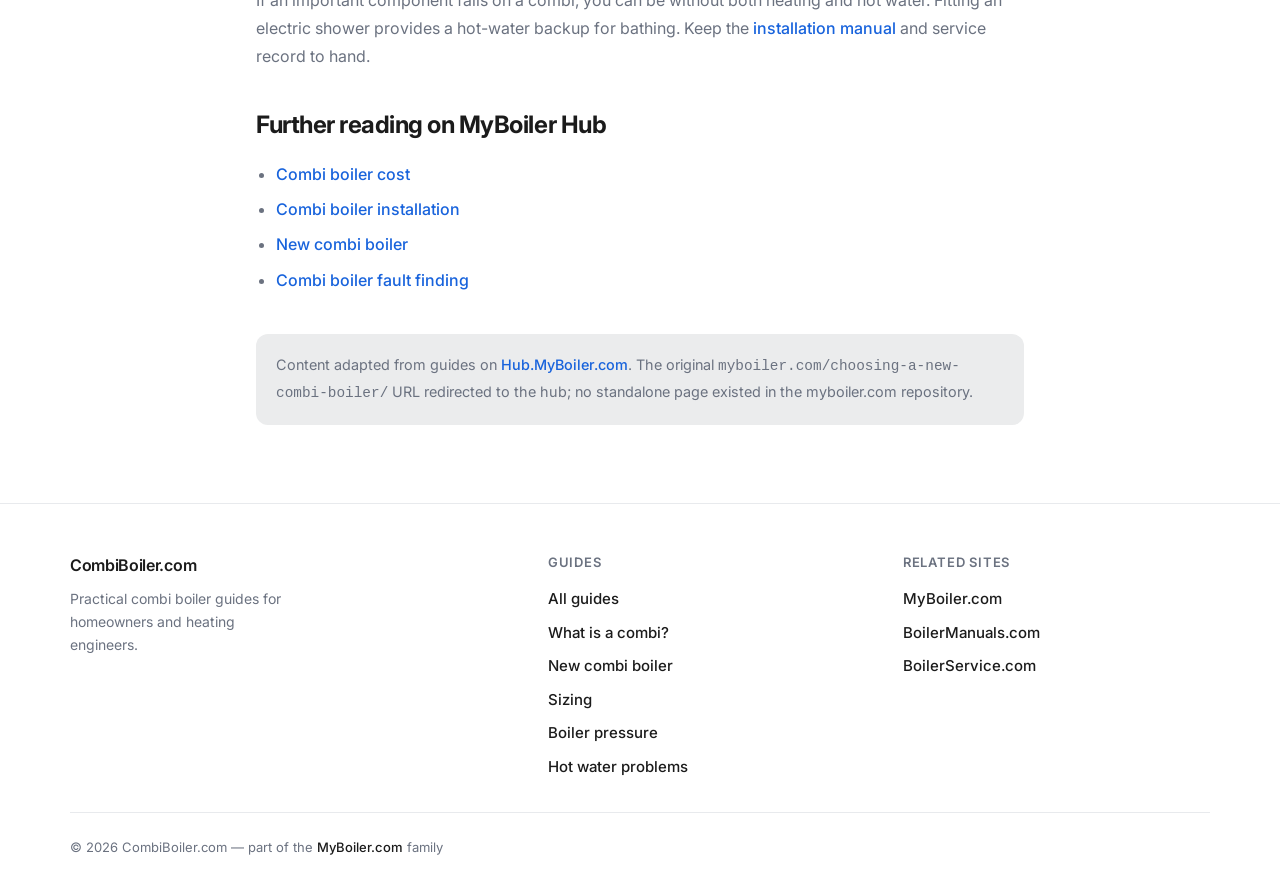
==== commit 2b177000: "new cleaner layout" ====
--- a/choosing-a-combi-boiler.html
+++ b/choosing-a-combi-boiler.html
@@ -5,6 +5,8 @@
   <meta name="viewport" content="width=device-width, initial-scale=1.0">
   <meta name="description" content="How to choose a new combi boiler: sizing, controls, system protection, installation best practice, and recommended products for maximum life.">
   <title>Choosing a New Combi Boiler — CombiBoiler.com</title>
+  <link rel="preconnect" href="https://fonts.googleapis.com">
+  <link rel="preconnect" href="https://fonts.gstatic.com" crossorigin>
   <link rel="stylesheet" href="styles.css">
   <link rel="icon" href="favicon.png" type="image/png" sizes="32x32">
   <link rel="icon" href="favicon-48.png" type="image/png" sizes="48x48">
@@ -16,7 +18,13 @@
   <main>
     <section class="page-hero">
       <div class="container">
-        <a class="back-link" href="index.html">&larr; Back to home</a>
+        <nav class="breadcrumbs" aria-label="Breadcrumb">
+          <ol>
+            <li><a href="index.html">Guides</a></li>
+            <li aria-current="page">Choosing a New Combi Boiler</li>
+          </ol>
+        </nav>
+        <p class="article-tag">Guide</p>
         <h1>Choosing a New Combi Boiler</h1>
         <p class="page-intro">What to weigh up before replacing your boiler — from output sizing and controls to filters, limescale protection, and installation layout.</p>
       </div>
--- a/styles.css
+++ b/styles.css
@@ -1,3 +1,5 @@
+@import url("https://fonts.googleapis.com/css2?family=Inter:wght@400;500;600;700&display=swap");
+
 *,
 *::before,
 *::after {
@@ -5,22 +7,27 @@
 }
 
 :root {
-  --bg: #ffffff;
+  --bg: #ebeced;
   --surface: #ffffff;
-  --text: #202124;
-  --text-muted: #5f6368;
-  --border: #e8eaed;
-  --border-list: #e4e4e4;
-  --link: #0066cc;
-  --accent: #2353a2;
-  --accent-dark: #1f3f8d;
-  --footer-bg: #191970;
-  --logo-dark: #33305e;
-  --logo-muted: #4765ad;
-  --shadow: 0 1px 6px rgba(32, 33, 36, 0.08);
-  --radius: 8px;
-  --max-width: 1080px;
-  --font: Arial, sans-serif;
+  --text: #1b1b1b;
+  --text-muted: #6b7280;
+  --border: #dfe2e6;
+  --border-subtle: #e8eaed;
+  --link: #1863dc;
+  --link-hover: #0f4eb5;
+  --accent: #1863dc;
+  --accent-dark: #0f4eb5;
+  --footer-bg: #ffffff;
+  --footer-text: #6b7280;
+  --logo-dark: #1b1b1b;
+  --logo-muted: #6b7280;
+  --shadow-sm: 0 1px 3px rgba(27, 27, 27, 0.04);
+  --shadow-md: 0 8px 24px rgba(27, 27, 27, 0.06);
+  --shadow-lg: 0 16px 48px rgba(27, 27, 27, 0.08);
+  --radius: 12px;
+  --radius-lg: 20px;
+  --max-width: 1140px;
+  --font: "Inter", system-ui, -apple-system, "Segoe UI", Roboto, Arial, sans-serif;
 }
 
 html {
@@ -34,6 +41,8 @@
   line-height: 1.6;
   color: var(--text);
   background: var(--bg);
+  -webkit-font-smoothing: antialiased;
+  -moz-osx-font-smoothing: grayscale;
 }
 
 a {
@@ -42,17 +51,17 @@
 }
 
 a:hover {
+  color: var(--link-hover);
   text-decoration: underline;
 }
 
 .container {
-  width: min(100% - 2rem, var(--max-width));
+  width: min(100% - 2.5rem, var(--max-width));
   margin-inline: auto;
 }
 
 .site-header {
   background: var(--surface);
-  border-bottom: 1px solid var(--border);
   position: sticky;
   top: 0;
   z-index: 1000;
@@ -62,23 +71,23 @@
   display: flex;
   align-items: center;
   gap: 1rem;
-  width: min(100% - 2rem, var(--max-width));
+  width: min(100% - 2.5rem, var(--max-width));
   margin-inline: auto;
-  padding: 0.75rem 0;
+  padding: 0.9rem 0;
   position: relative;
 }
 
 .navbar-brand {
   display: inline-flex;
   align-items: center;
-  gap: 0.65rem;
+  gap: 0.75rem;
   min-width: 0;
   flex: 0 1 auto;
   text-decoration: none;
   color: var(--logo-dark);
   font-weight: 600;
-  font-size: 1.375rem;
-  letter-spacing: -0.25px;
+  font-size: 1.25rem;
+  letter-spacing: -0.02em;
 }
 
 .navbar-brand:hover {
@@ -89,14 +98,14 @@
 .logo-mark,
 .navbar-logo {
   display: block;
-  width: 2.75rem;
-  height: 2.75rem;
+  width: 2.5rem;
+  height: 2.5rem;
   flex-shrink: 0;
   object-fit: contain;
 }
 
 .logo-tld {
-  font-weight: 400;
+  font-weight: 500;
   color: var(--logo-muted);
 }
 
@@ -120,8 +129,9 @@
   width: 2.75rem;
   height: 2.75rem;
   padding: 0;
-  border: none;
-  background: none;
+  border: 1px solid var(--border);
+  border-radius: 10px;
+  background: var(--surface);
   color: var(--text);
   cursor: pointer;
 }
@@ -181,38 +191,46 @@
   list-style: none;
   margin: 0;
   padding: 0;
+  gap: 0.25rem;
 }
 
 .navbar-menu li {
   display: flex;
   align-items: center;
-  margin: 0 0.65rem;
+  margin: 0;
 }
 
 .navbar-menu a {
   display: inline-flex;
   align-items: center;
-  min-height: 2.75rem;
+  min-height: 2.5rem;
+  padding: 0.4rem 0.85rem;
   color: var(--text);
   text-decoration: none;
   font-size: 0.9375rem;
   font-weight: 500;
   line-height: 1.2;
-}
-
-.navbar-menu a:hover,
+  border-radius: 999px;
+  transition: background 0.15s ease, color 0.15s ease;
+}
+
+.navbar-menu a:hover {
+  background: var(--bg);
+  color: var(--text);
+  text-decoration: none;
+}
+
 .navbar-menu a[aria-current="page"] {
-  text-decoration: underline;
-  font-weight: 600;
+  background: rgba(24, 99, 220, 0.1);
+  color: var(--accent);
 }
 
 @media screen and (max-width: 768px) {
   .navbar {
-    padding: 0.65rem 0;
+    padding: 0.85rem 0;
   }
 
   .navbar-brand {
-    gap: 0.65rem;
     max-width: calc(100% - 3.5rem);
   }
 
@@ -228,38 +246,33 @@
   .navbar-menu {
     display: none;
     flex-direction: column;
+    align-items: stretch;
     position: absolute;
-    top: 100%;
+    top: calc(100% + 0.5rem);
     left: 0;
     right: 0;
     width: 100%;
     margin: 0;
     background: var(--surface);
-    padding: 1rem 1.25rem 1.25rem;
-    border-bottom: 1px solid var(--border);
-    box-shadow: 0 8px 20px rgba(32, 33, 36, 0.08);
+    padding: 0.75rem;
+    border: 1px solid var(--border);
+    border-radius: var(--radius);
+    box-shadow: var(--shadow-md);
   }
 
   .navbar-menu.active {
     display: flex;
-  }
-
-  .navbar-menu li {
-    margin: 0.65rem 0;
-    width: 100%;
-    justify-content: center;
   }
 
   .navbar-menu a {
     justify-content: center;
     width: 100%;
-    min-height: 2.75rem;
+    border-radius: 10px;
   }
 }
 
 .hero {
-  padding: 3rem 0 1.5rem;
-  background: #f1f3f4;
+  padding: 4rem 0 2.5rem;
   text-align: center;
 }
 
@@ -269,199 +282,180 @@
 
 .hero h1 {
   margin: 0 auto 1rem;
-  font-size: clamp(1.75rem, 4vw, 2.25rem);
-  font-weight: 400;
-  line-height: 1.2;
-  color: var(--text);
-  max-width: 28ch;
+  font-size: clamp(2.125rem, 5vw, 3rem);
+  font-weight: 700;
+  line-height: 1.08;
+  letter-spacing: -0.035em;
+  color: var(--text);
 }
 
 .lead {
   margin: 0 auto;
-  font-size: 1rem;
-  color: var(--text-muted);
-  max-width: 52ch;
+  font-size: 1.125rem;
+  color: var(--text-muted);
+  max-width: 40ch;
+  line-height: 1.7;
+}
+
+section {
+  padding-block: 2rem;
+}
+
+.resources {
+  padding-top: 0;
+  padding-bottom: 3rem;
+}
+
+.guide-group + .guide-group {
+  margin-top: 2.75rem;
+}
+
+.guide-group-title {
+  margin: 0 0 1rem;
+  font-size: 0.8125rem;
+  font-weight: 600;
+  color: var(--text-muted);
+  letter-spacing: 0.08em;
+  text-transform: uppercase;
+}
+
+.card-grid {
+  display: grid;
+  grid-template-columns: repeat(auto-fill, minmax(270px, 1fr));
+  gap: 1rem;
+}
+
+.card-meta {
+  display: inline-block;
+  margin-bottom: 0.75rem;
+  padding: 0.25rem 0.6rem;
+  font-size: 0.6875rem;
+  font-weight: 600;
+  letter-spacing: 0.04em;
+  text-transform: uppercase;
+  color: var(--text-muted);
+  background: var(--bg);
+  border-radius: 6px;
+}
+
+.card {
+  display: flex;
+  flex-direction: column;
+  padding: 1.35rem 1.4rem 1.25rem;
+  background: var(--surface);
+  border: none;
+  border-radius: var(--radius-lg);
+  text-decoration: none;
+  color: inherit;
+  box-shadow: var(--shadow-sm);
+  transition: box-shadow 0.2s ease, transform 0.2s ease;
+}
+
+.card:hover {
+  box-shadow: var(--shadow-md);
+  transform: translateY(-3px);
+  text-decoration: none;
+}
+
+.card h3 {
+  margin: 0 0 0.55rem;
+  font-size: 1.125rem;
+  font-weight: 600;
+  letter-spacing: -0.02em;
+  line-height: 1.3;
+  color: var(--text);
+}
+
+.card p {
+  margin: 0;
+  flex: 1;
+  color: var(--text-muted);
+  font-size: 0.9375rem;
   line-height: 1.65;
 }
 
-section {
-  padding-block: 2.5rem;
+.card-link {
+  margin-top: 1.25rem;
+  font-weight: 600;
+  font-size: 0.875rem;
+  color: var(--link);
+}
+
+.card:hover .card-link {
+  text-decoration: underline;
+}
+
+.brands {
+  padding-top: 0;
+  padding-bottom: 2.5rem;
 }
 
 h2 {
   margin: 0 0 1rem;
-  font-size: 1.375rem;
-  font-weight: 400;
+  font-size: clamp(1.375rem, 2.5vw, 1.5rem);
+  font-weight: 700;
+  letter-spacing: -0.02em;
   color: var(--text);
 }
 
 .section-intro {
-  margin: -0.25rem 0 1.25rem;
-  color: var(--text-muted);
-  line-height: 1.65;
-}
-
-.resources {
-  background: #f1f3f4;
-  padding-top: 0;
-  border-bottom: 1px solid var(--border);
-}
-
-.card-grid {
-  display: grid;
-  grid-template-columns: repeat(auto-fit, minmax(260px, 1fr));
-  gap: 1rem;
-}
-
-.card {
-  display: flex;
-  flex-direction: column;
-  padding: 1.35rem;
+  margin: 0 0 1.25rem;
+  color: var(--text-muted);
+  line-height: 1.7;
+  max-width: 52ch;
+}
+
+.brand-grid {
+  display: flex;
+  flex-wrap: wrap;
+  gap: 0.5rem;
+}
+
+.brand-grid a {
+  padding: 0.5rem 0.95rem;
   background: var(--surface);
-  border: 1px solid var(--border);
-  border-radius: 12px;
-  text-decoration: none;
-  color: inherit;
-  transition: box-shadow 0.15s, border-color 0.15s;
-}
-
-.card:hover {
-  border-color: #dfe1e5;
-  box-shadow: var(--shadow);
-  text-decoration: none;
-}
-
-.card h3 {
-  margin: 0 0 0.5rem;
-  font-size: 1.1rem;
+  border: none;
+  border-radius: 999px;
+  text-decoration: none;
+  font-size: 0.875rem;
   font-weight: 500;
   color: var(--text);
-}
-
-.card p {
-  margin: 0;
-  flex: 1;
-  color: var(--text-muted);
-  font-size: 0.9375rem;
-  line-height: 1.65;
-}
-
-.card-link {
-  margin-top: 1rem;
-  font-weight: 500;
-  font-size: 0.9375rem;
+  box-shadow: var(--shadow-sm);
+  transition: box-shadow 0.15s ease, color 0.15s ease;
+}
+
+.brand-grid a:hover {
+  box-shadow: var(--shadow-md);
   color: var(--link);
-}
-
-.card:hover .card-link {
-  text-decoration: underline;
-}
-
-.card-featured {
-  border-color: var(--accent);
-  box-shadow: 0 1px 6px rgba(35, 83, 162, 0.12);
-}
-
-.card-icon {
-  width: 64px;
-  height: 64px;
-  border-radius: 8px;
-  object-fit: cover;
-  margin-bottom: 0.75rem;
-}
-
-.topics {
-  background: var(--bg);
-}
-
-.topic-list {
-  list-style: none;
-  margin: 0;
-  padding: 0;
-  display: grid;
-  grid-template-columns: repeat(auto-fit, minmax(280px, 1fr));
-  gap: 0;
-}
-
-.topic-list li {
-  padding: 10px;
-  background: var(--surface);
-  border: 1px solid var(--border-list);
-  border-radius: 4px;
-}
-
-.topic-list strong {
-  display: block;
-  margin-bottom: 0.25rem;
-  color: var(--text);
-  font-weight: 500;
-}
-
-.topic-list strong a {
-  color: var(--link);
-  text-decoration: none;
-}
-
-.topic-list strong a:hover {
-  text-decoration: underline;
-}
-
-.topic-list span {
-  font-size: 0.9rem;
-  color: var(--text-muted);
-  line-height: 1.65;
-}
-
-.brands {
-  background: #f1f3f4;
-}
-
-.brand-grid {
-  display: flex;
-  flex-wrap: wrap;
-  gap: 0;
-}
-
-.brand-grid a {
-  padding: 10px;
-  background: var(--surface);
-  border: 1px solid var(--border-list);
-  border-radius: 4px;
-  text-decoration: none;
-  font-size: 0.95rem;
-  color: var(--link);
-  min-width: calc(20% - 1px);
-  flex: 1 1 140px;
-  transition: background 0.15s;
-}
-
-.brand-grid a:hover {
-  background: #f8f9fa;
-  text-decoration: underline;
+  text-decoration: none;
 }
 
 .cta {
-  padding-bottom: 3.5rem;
-}
-
-.cta-inner {
+  padding-bottom: 4rem;
+}
+
+.cta-panel {
   display: flex;
   flex-wrap: wrap;
   align-items: center;
   justify-content: space-between;
   gap: 1.5rem;
-}
-
-.cta-inner h2 {
+  padding: 2rem 2.25rem;
+  background: var(--surface);
+  border: none;
+  border-radius: var(--radius-lg);
+  box-shadow: var(--shadow-sm);
+}
+
+.cta-panel h2 {
   margin-bottom: 0.5rem;
-  font-weight: 500;
-}
-
-.cta-inner p {
+}
+
+.cta-panel p {
   margin: 0;
   color: var(--text-muted);
   max-width: 42ch;
-  line-height: 1.65;
+  line-height: 1.7;
 }
 
 .cta-actions {
@@ -472,56 +466,109 @@
 
 .btn {
   display: inline-block;
-  padding: 0.65rem 1.25rem;
+  padding: 0.7rem 1.35rem;
   border-radius: 999px;
-  font-weight: 700;
-  font-size: 0.95rem;
-  text-decoration: none;
-  transition: background 0.15s, color 0.15s;
-  letter-spacing: 0.3px;
+  font-weight: 600;
+  font-size: 0.9375rem;
+  text-decoration: none;
+  transition: background 0.15s ease, color 0.15s ease, border-color 0.15s ease, box-shadow 0.15s ease;
 }
 
 .btn-primary {
   background: var(--accent);
   color: #fff;
+  box-shadow: 0 2px 8px rgba(24, 99, 220, 0.25);
 }
 
 .btn-primary:hover {
   background: var(--accent-dark);
   color: #fff;
   text-decoration: none;
+  box-shadow: 0 4px 14px rgba(24, 99, 220, 0.3);
 }
 
 .btn-secondary {
-  background: transparent;
-  color: var(--accent);
+  background: var(--surface);
+  color: var(--text);
   border: 1px solid var(--border);
 }
 
 .btn-secondary:hover {
-  border-color: var(--accent);
-  color: var(--accent-dark);
+  border-color: #c8ccd4;
+  color: var(--text);
   text-decoration: none;
 }
 
 .page-hero {
-  padding: 2.5rem 0 1rem;
+  padding: 2rem 0 1.5rem;
+  background: var(--surface);
 }
 
 .page-hero h1 {
-  margin: 0.75rem 0 0;
-  font-size: clamp(1.6rem, 3vw, 1.75rem);
-  font-weight: 400;
-  color: var(--text);
-}
-
-.back-link {
-  font-size: 0.9rem;
+  margin: 0.5rem 0 0;
+  font-size: clamp(1.875rem, 4vw, 2.5rem);
+  font-weight: 700;
+  letter-spacing: -0.035em;
+  line-height: 1.12;
+  color: var(--text);
+  max-width: 28ch;
+}
+
+.breadcrumbs {
+  margin: 0;
+  font-size: 0.875rem;
+}
+
+.breadcrumbs ol {
+  display: flex;
+  flex-wrap: wrap;
+  align-items: center;
+  gap: 0.35rem;
+  margin: 0;
+  padding: 0;
+  list-style: none;
+  color: var(--text-muted);
+}
+
+.breadcrumbs li + li::before {
+  content: "/";
+  margin-right: 0.35rem;
+  color: #b0b5bd;
+}
+
+.breadcrumbs a {
+  color: var(--text-muted);
+  font-weight: 500;
+  text-decoration: none;
+}
+
+.breadcrumbs a:hover {
   color: var(--link);
+  text-decoration: none;
+}
+
+.breadcrumbs [aria-current="page"] {
+  color: var(--text);
+  font-weight: 500;
+}
+
+.article-tag {
+  display: inline-block;
+  margin: 1rem 0 0;
+  padding: 0.25rem 0.6rem;
+  font-size: 0.6875rem;
+  font-weight: 600;
+  letter-spacing: 0.04em;
+  text-transform: uppercase;
+  color: var(--text-muted);
+  background: var(--bg);
+  border-radius: 6px;
 }
 
 .page-content {
-  padding-bottom: 3.5rem;
+  padding-top: 0.5rem;
+  padding-bottom: 4rem;
+  background: var(--surface);
 }
 
 .prose {
@@ -532,19 +579,22 @@
 .prose ul,
 .prose ol {
   color: var(--text-muted);
-  line-height: 1.65;
+  line-height: 1.75;
 }
 
 .prose h2 {
-  margin-top: 2rem;
-  color: var(--text);
-  font-weight: 400;
+  margin-top: 2.25rem;
+  margin-bottom: 0.85rem;
+  color: var(--text);
+  font-weight: 700;
+  letter-spacing: -0.02em;
 }
 
 .prose h3 {
-  margin-top: 1.5rem;
-  font-size: 1.1rem;
-  font-weight: 500;
+  margin-top: 1.75rem;
+  margin-bottom: 0.5rem;
+  font-size: 1.0625rem;
+  font-weight: 600;
   color: var(--text);
 }
 
@@ -554,11 +604,12 @@
 }
 
 .prose li {
-  margin-bottom: 0.4rem;
+  margin-bottom: 0.45rem;
 }
 
 .prose a {
   color: var(--link);
+  font-weight: 500;
 }
 
 .prose-wide {
@@ -566,10 +617,11 @@
 }
 
 .page-intro {
-  margin: 0.75rem 0 0;
-  color: var(--text-muted);
-  line-height: 1.65;
-  max-width: 48rem;
+  margin: 0.85rem 0 0;
+  color: var(--text-muted);
+  line-height: 1.75;
+  max-width: 52ch;
+  font-size: 1.0625rem;
 }
 
 .prose img {
@@ -577,11 +629,12 @@
   height: auto;
   border-radius: var(--radius);
   margin: 1rem 0;
+  box-shadow: var(--shadow-sm);
 }
 
 .prose figcaption {
   margin: -0.5rem 0 1.5rem;
-  font-size: 0.9rem;
+  font-size: 0.875rem;
   color: var(--text-muted);
   text-align: center;
 }
@@ -591,9 +644,10 @@
   width: 100%;
   padding-bottom: 56.25%;
   margin: 1.25rem 0 1.5rem;
-  border-radius: var(--radius);
+  border-radius: var(--radius-lg);
   overflow: hidden;
   background: #000;
+  box-shadow: var(--shadow-md);
 }
 
 .video-embed iframe {
@@ -605,62 +659,105 @@
 }
 
 .disclaimer {
-  margin-top: 2rem;
-  padding: 1rem 1.15rem;
-  border-left: 3px solid var(--accent);
-  background: #f8f9fa;
+  margin-top: 2.5rem;
+  padding: 1.15rem 1.25rem;
+  border-radius: var(--radius);
+  background: var(--bg);
   font-size: 0.9rem;
-  font-style: italic;
-  color: var(--text-muted);
+  color: var(--text-muted);
+  line-height: 1.65;
 }
 
 .site-footer {
-  margin-top: 2rem;
-  padding: 2rem 0 3rem;
+  margin-top: 0;
+  padding: 3rem 0 2rem;
   background: var(--footer-bg);
+  border-top: 1px solid var(--border-subtle);
   font-size: 0.875rem;
-  color: rgba(255, 255, 255, 0.85);
+  color: var(--footer-text);
   line-height: 1.65;
 }
 
-.footer-inner {
-  display: flex;
-  flex-wrap: wrap;
-  align-items: center;
-  justify-content: space-between;
-  gap: 1rem;
-}
-
-.footer-inner p {
-  margin: 0;
-}
-
-.site-footer a {
-  color: #fff;
-}
-
-.site-footer nav {
-  display: flex;
-  flex-wrap: wrap;
-  gap: 1.25rem;
-}
-
-.site-footer nav a {
-  color: #fff;
-  text-decoration: none;
-}
-
-.site-footer nav a:hover {
-  text-decoration: underline;
+.footer-grid {
+  display: grid;
+  grid-template-columns: 1.4fr 1fr 1fr;
+  gap: 2rem 3rem;
+  padding-bottom: 2rem;
+}
+
+.footer-logo {
+  margin: 0 0 0.5rem;
+  font-size: 1rem;
+  font-weight: 600;
+  letter-spacing: -0.02em;
+  color: var(--text);
+}
+
+.footer-tagline {
+  margin: 0;
+  max-width: 26ch;
+  color: var(--text-muted);
+}
+
+.footer-heading {
+  margin: 0 0 0.85rem;
+  font-size: 0.8125rem;
+  font-weight: 600;
+  letter-spacing: 0.06em;
+  text-transform: uppercase;
+  color: var(--text-muted);
+}
+
+.footer-links {
+  display: flex;
+  flex-direction: column;
+  gap: 0.55rem;
+}
+
+.footer-links a {
+  color: var(--text);
+  text-decoration: none;
+  font-weight: 500;
+  font-size: 0.9375rem;
+}
+
+.footer-links a:hover {
+  color: var(--link);
+  text-decoration: none;
+}
+
+.footer-bottom {
+  padding-top: 1.5rem;
+  border-top: 1px solid var(--border-subtle);
+}
+
+.footer-bottom p {
+  margin: 0;
+  color: var(--text-muted);
+  font-size: 0.8125rem;
+}
+
+.footer-bottom a {
+  color: var(--text);
+  font-weight: 500;
+  text-decoration: none;
+}
+
+.footer-bottom a:hover {
+  color: var(--link);
 }
 
 @media screen and (max-width: 768px) {
-  .brand-grid a {
-    min-width: calc(50% - 1px);
-    flex: 1 1 45%;
-  }
-
-  .topic-list li + li {
-    margin-top: -1px;
-  }
-}
+  .cta-panel {
+    padding: 1.5rem;
+  }
+
+  .page-hero h1 {
+    max-width: none;
+  }
+
+  .footer-grid {
+    grid-template-columns: 1fr;
+    gap: 1.75rem;
+  }
+}
